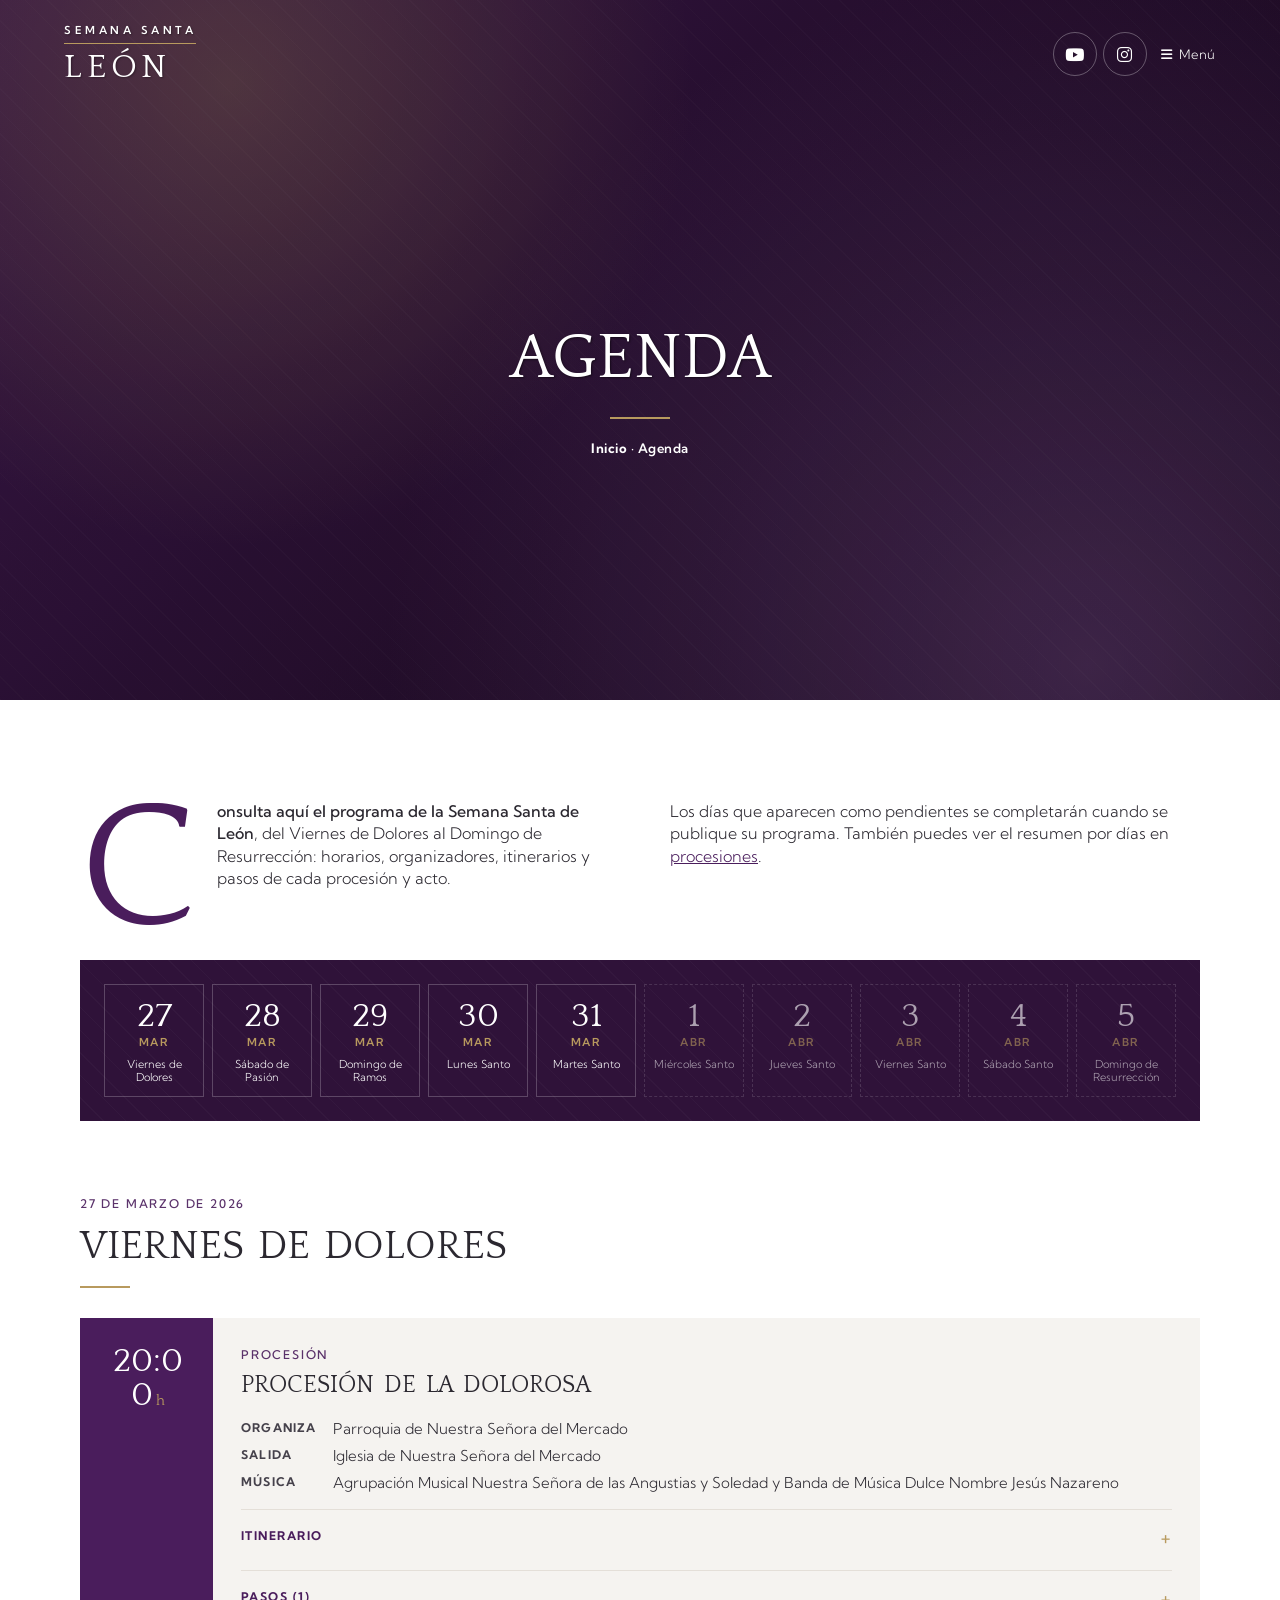
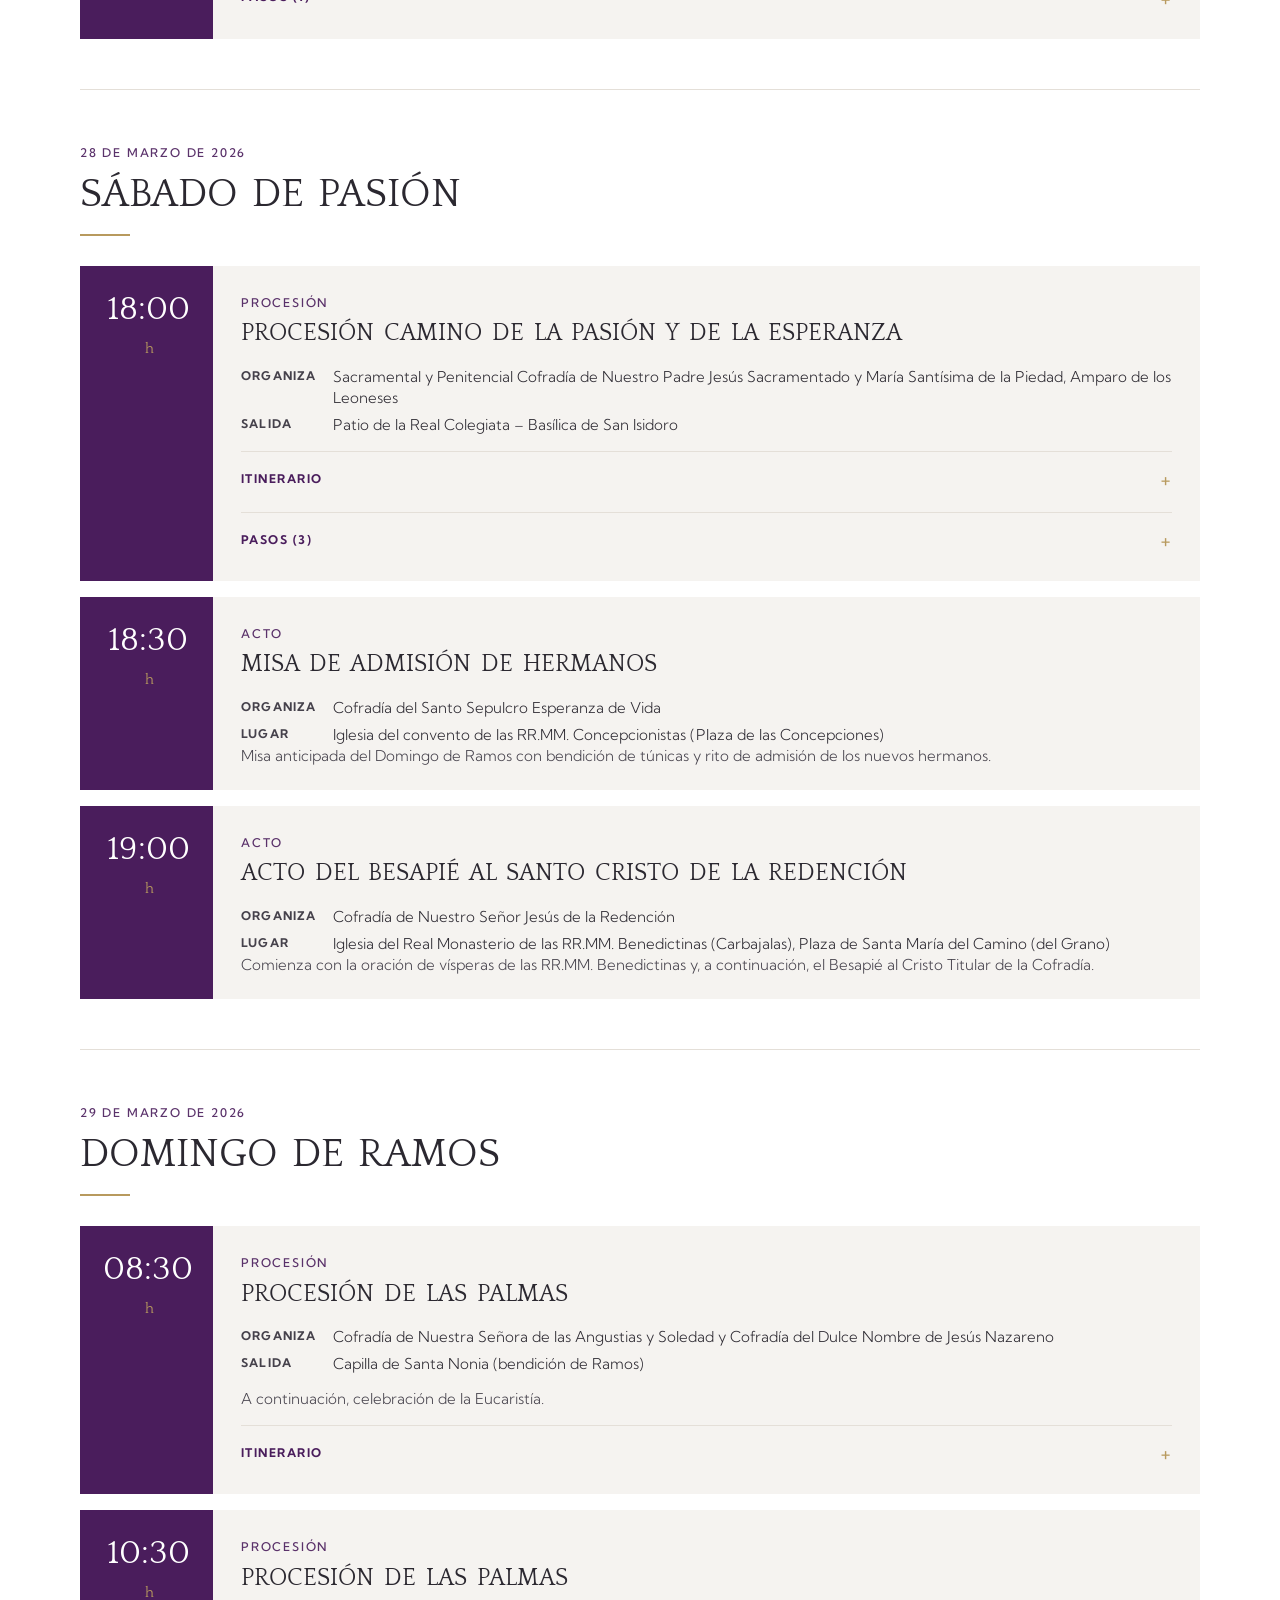
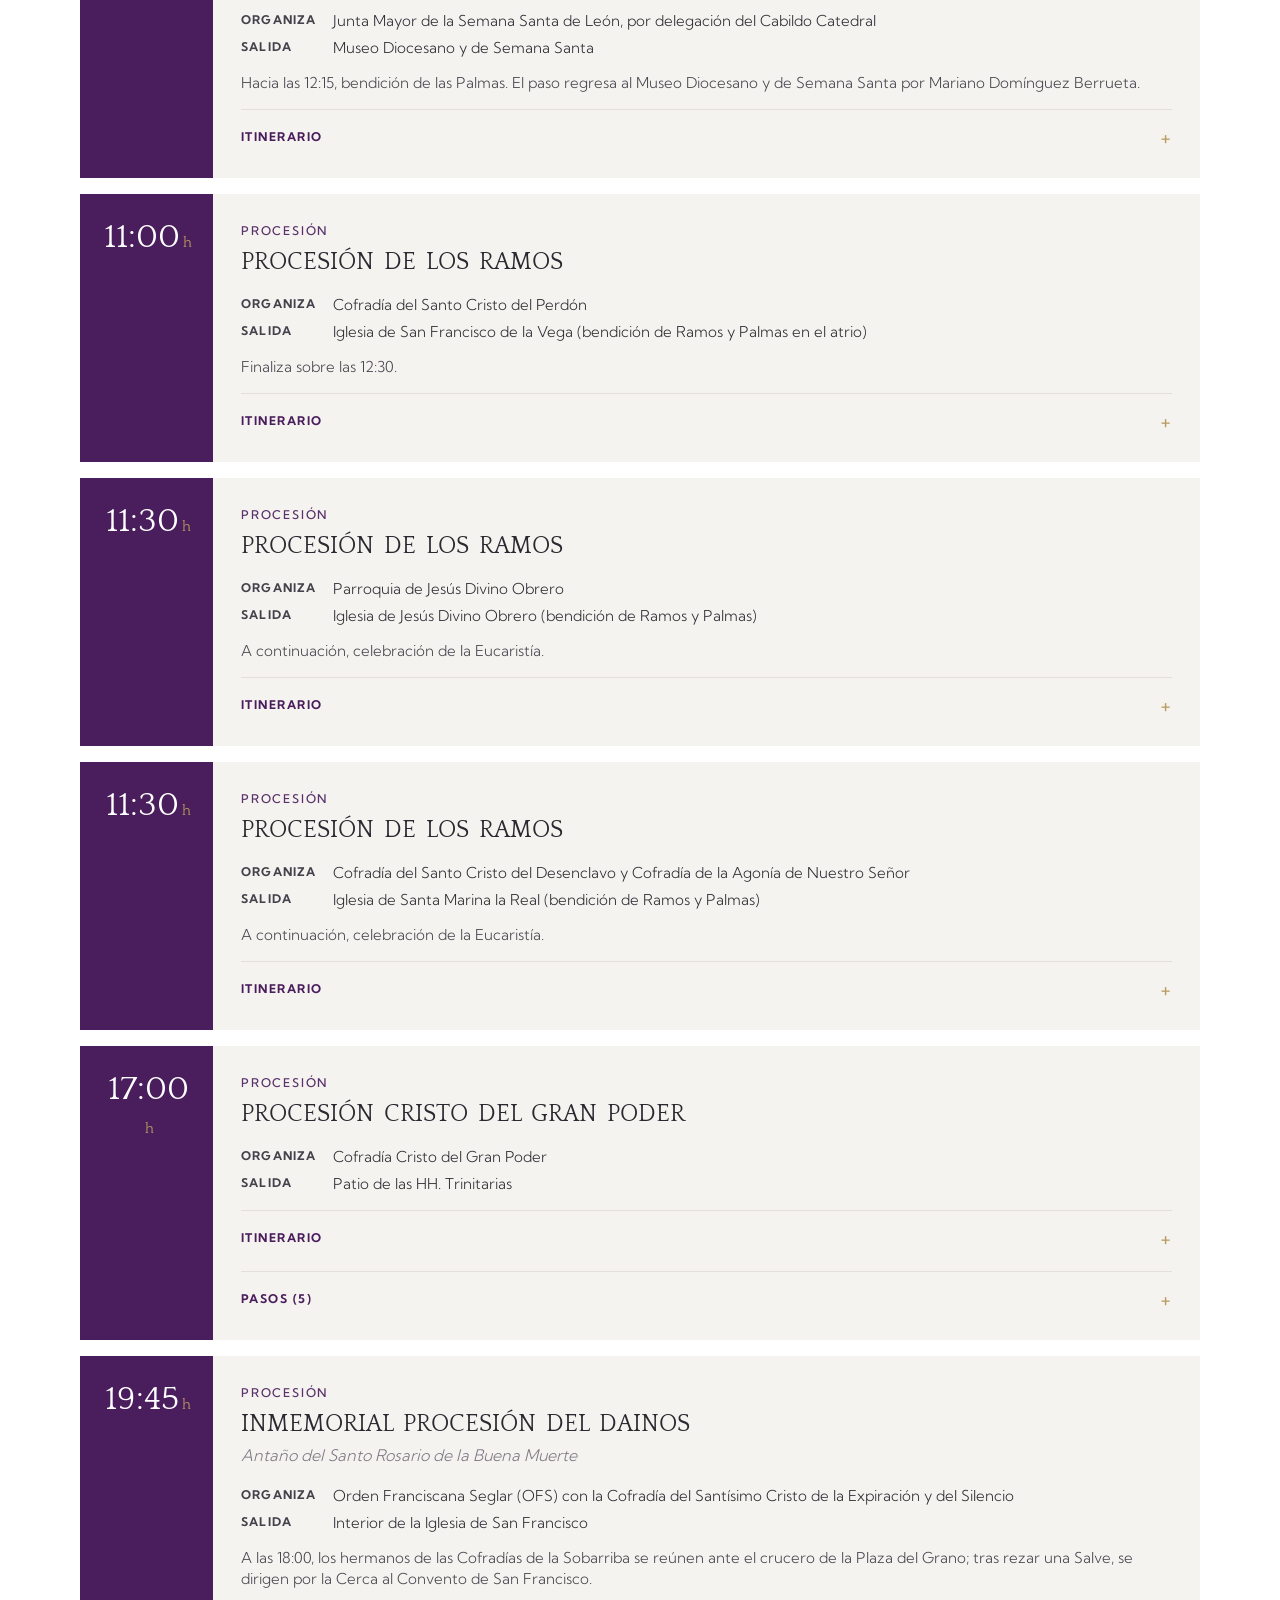
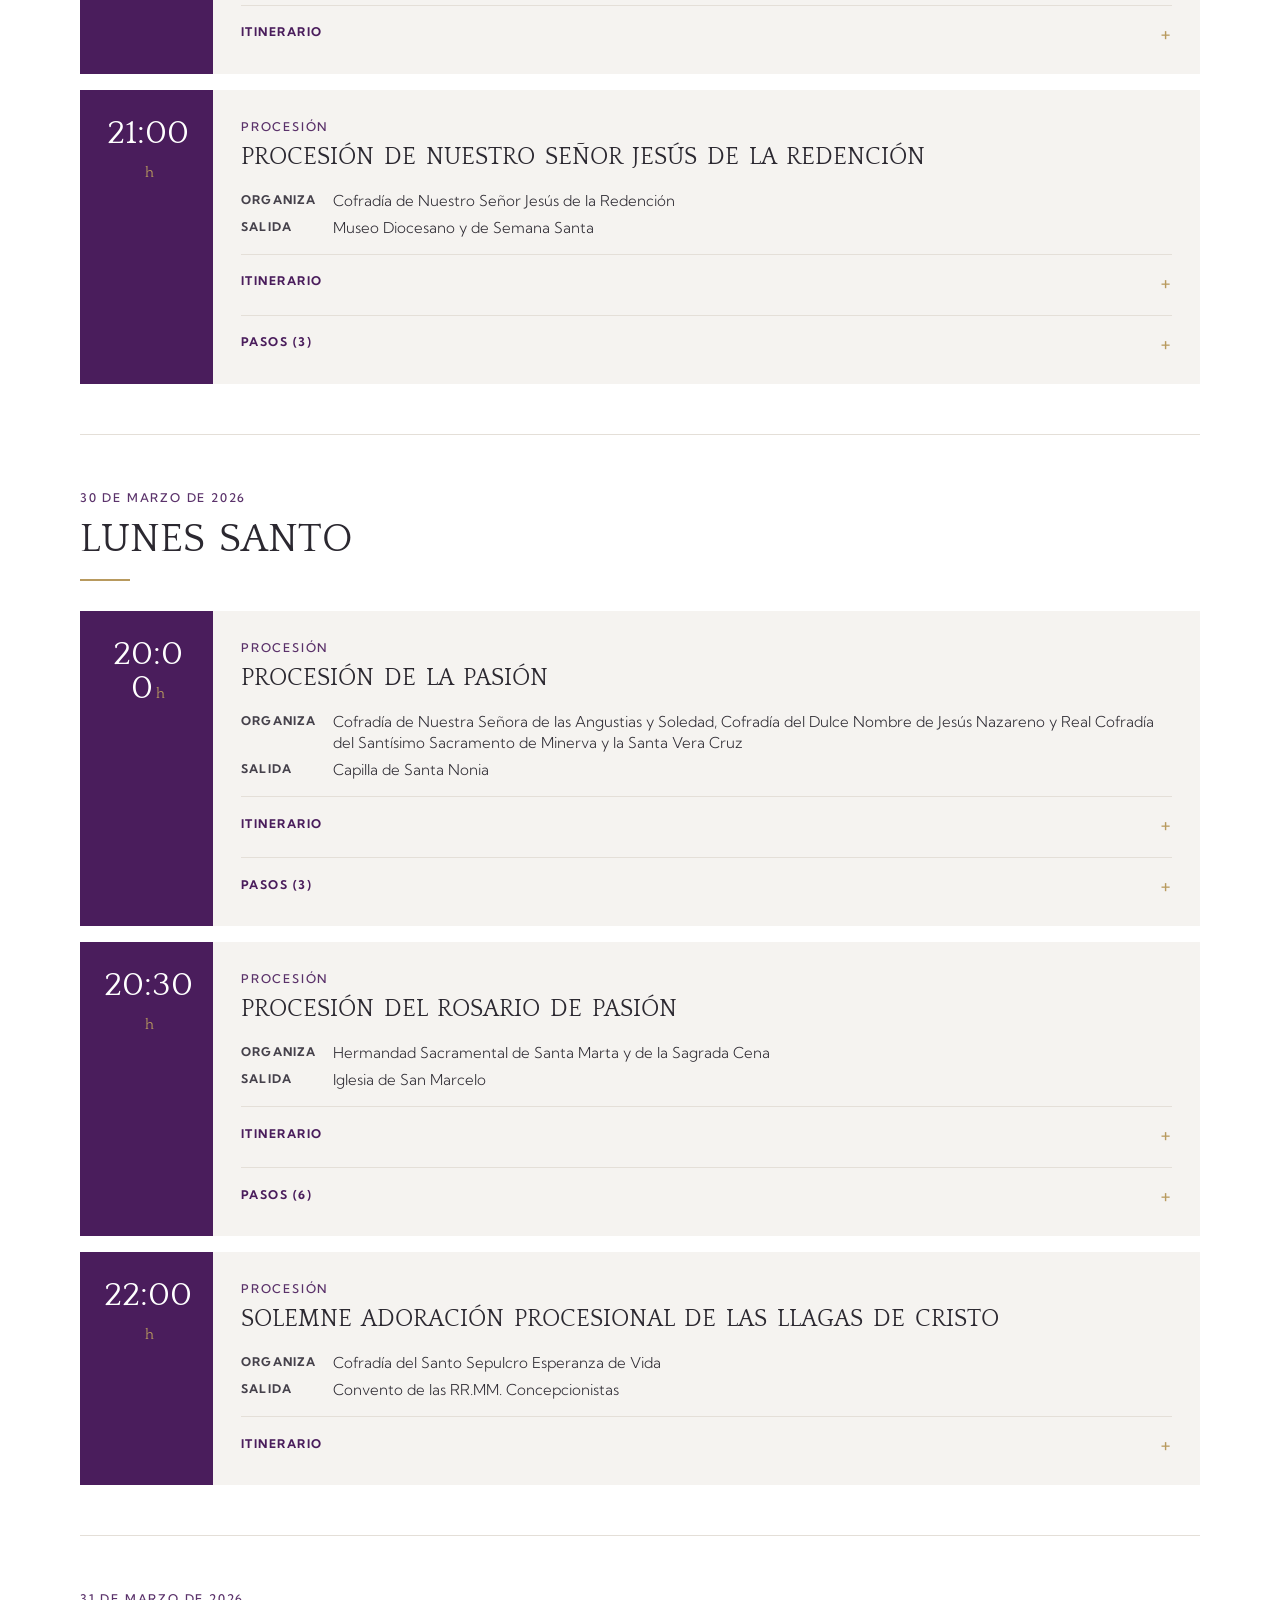
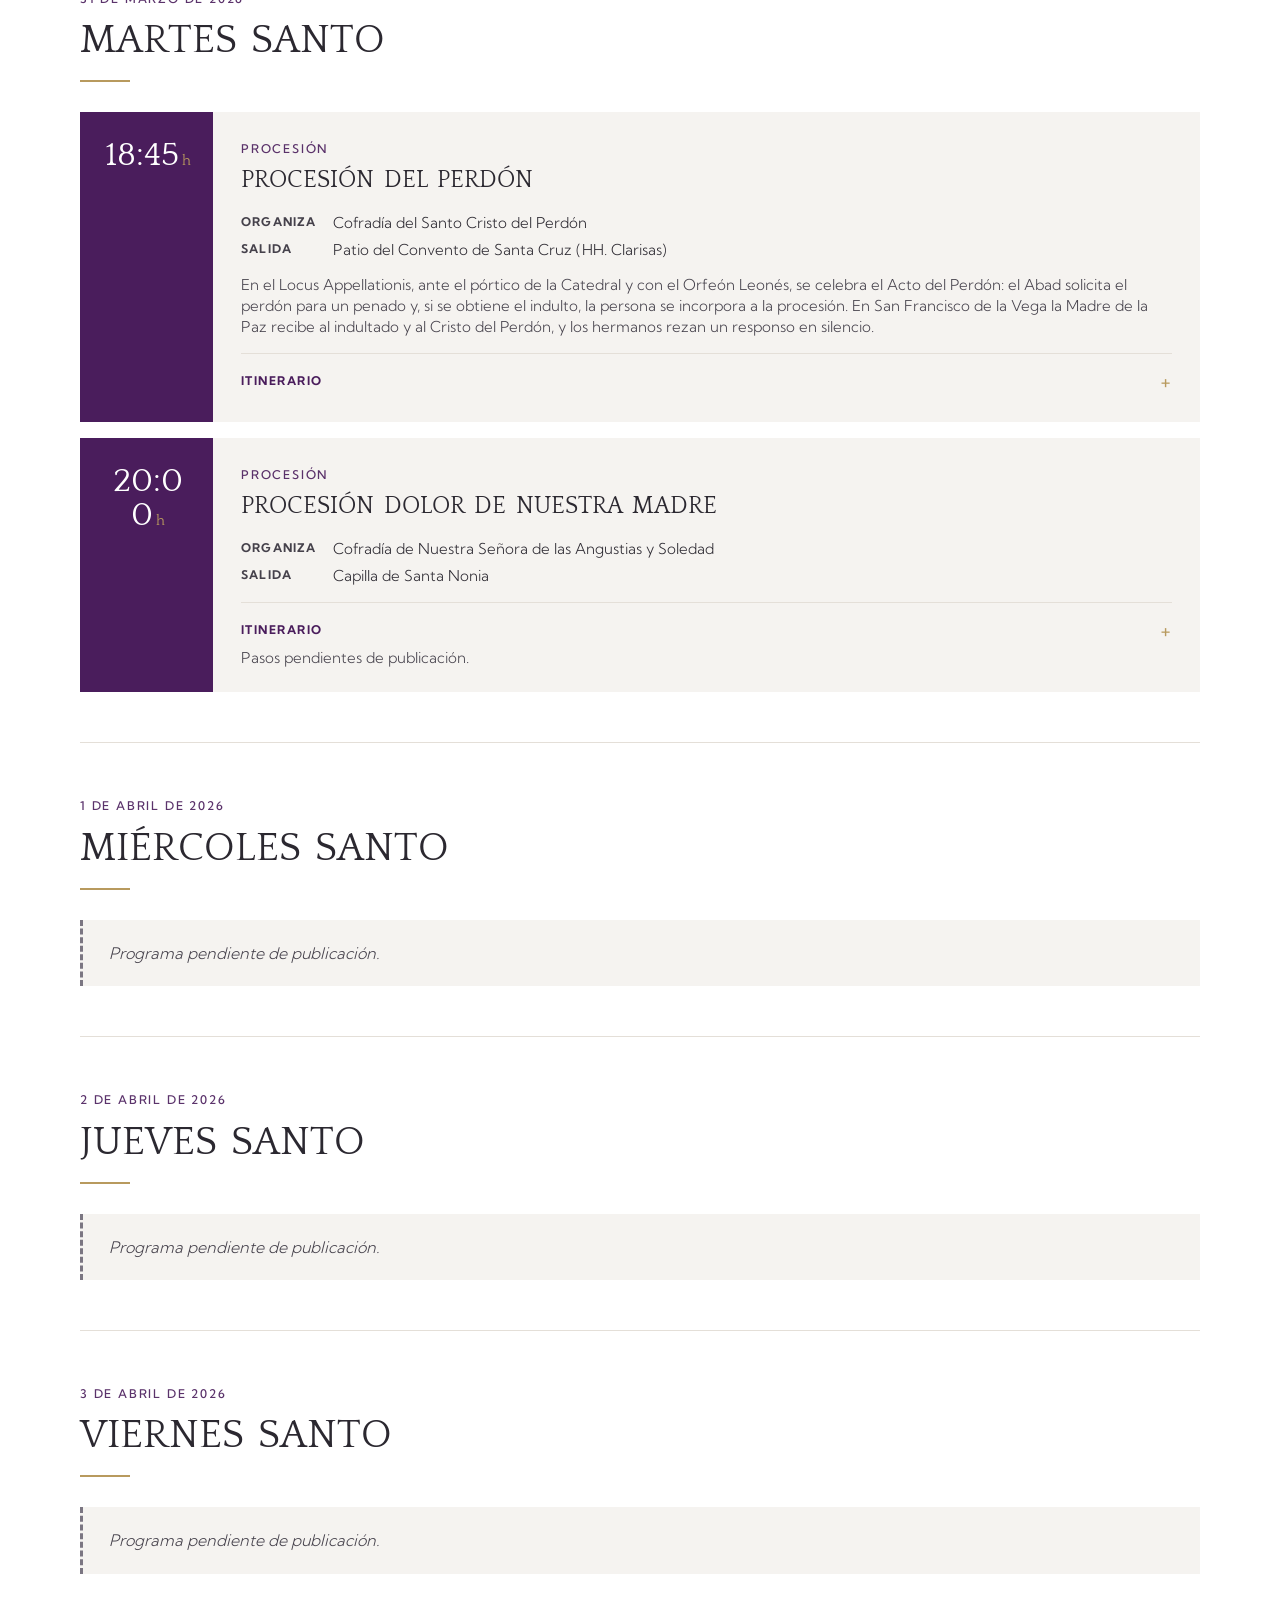
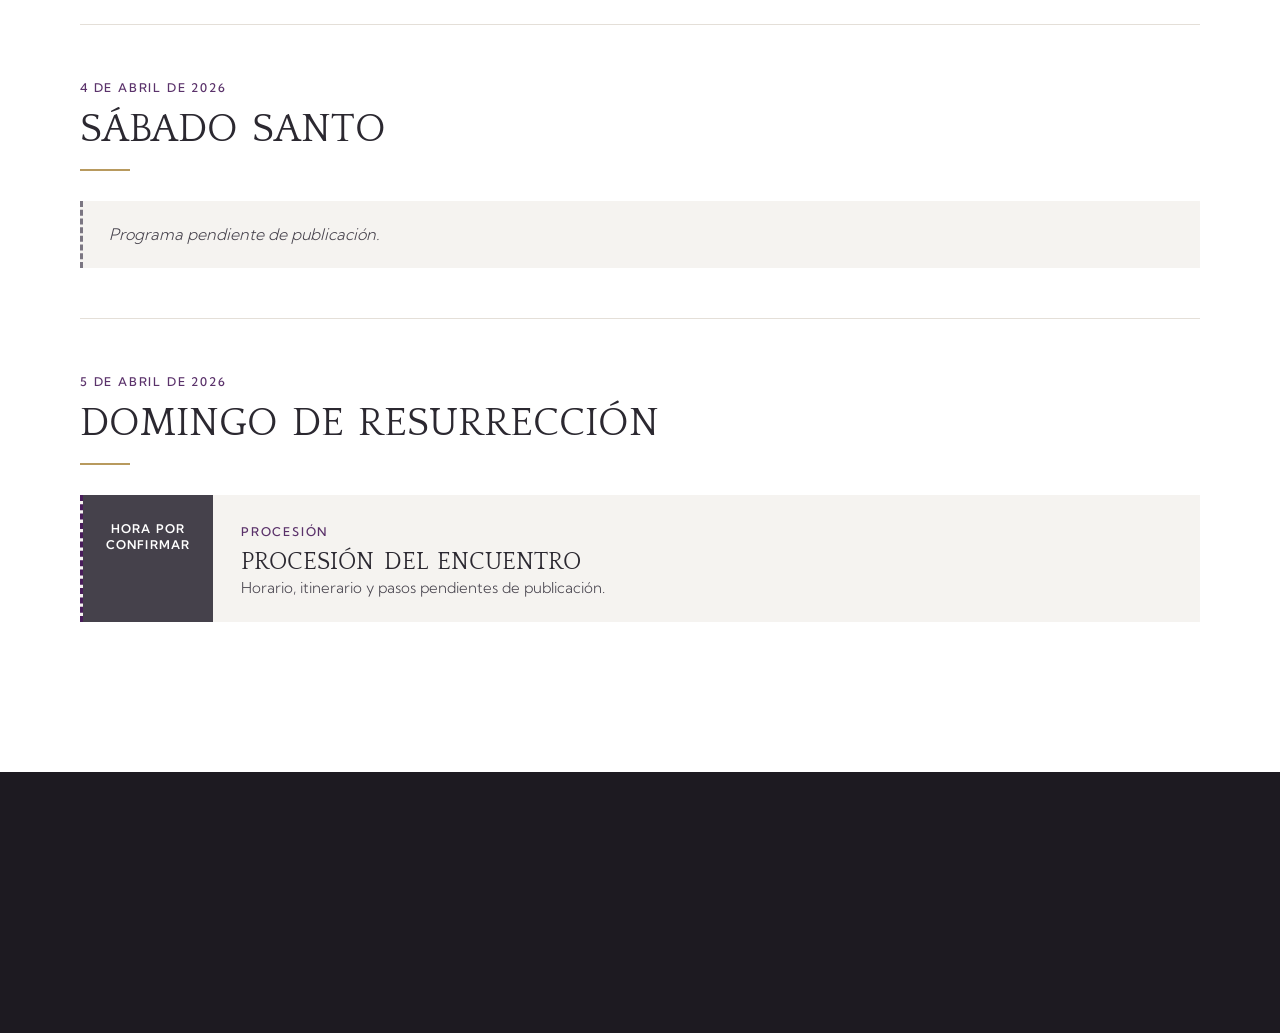
==== actividades.html @ ed929864 "Add files via upload" ====
<!DOCTYPE html>
<html lang="es">
<head>
	<meta charset="UTF-8">
	<meta name="viewport" content="width=device-width, initial-scale=1">
	<title>Agenda · Semana Santa León</title>
	<meta name="description" content="Agenda de la Semana Santa de León 2026: horarios, itinerarios y pasos de cada procesión.">
	<meta name="theme-color" content="#4a1d5c">

	<link rel="preconnect" href="https://fonts.googleapis.com">
	<link rel="preconnect" href="https://fonts.gstatic.com" crossorigin>
	<link href="https://fonts.googleapis.com/css2?family=Kumbh+Sans:wght@100..900&family=Quattrocento:wght@400;700&display=swap" rel="stylesheet">
	<link rel="stylesheet" href="https://cdnjs.cloudflare.com/ajax/libs/font-awesome/6.7.2/css/all.min.css">
	<link rel="stylesheet" href="styles.css">
</head>

<body class="archive-page page-agenda">
<div id="outer-wrap">

	<a class="skip-link screen-reader-text" href="#main">Ir al contenido</a>

	<div id="wrap">

		<!-- ============================ HEADER ============================ -->
		<div id="transparent-header-wrap">
			<header id="site-header" role="banner">
				<div id="site-header-inner" class="container">

					<div id="site-logo">
						<div id="site-logo-inner">
							<a href="index.html" class="custom-logo-link text-logo" rel="home">
								<span class="text-logo-top">Semana Santa</span>
								<span class="text-logo-main">León</span>
							</a>
						</div>
					</div>

					<div id="site-navigation-wrap">
						<nav id="site-navigation" aria-label="Menú principal">
							<ul class="main-menu">
								<li><a href="index.html"><span>Inicio</span></a></li>
								<li><a href="cofradias.html"><span>Cofradías</span></a></li>
								<li><a href="procesiones.html"><span>Procesiones</span></a></li>
								<li class="current-menu-item"><a href="actividades.html" aria-current="page"><span>Agenda</span></a></li>
							</ul>
						</nav>
					</div>

					<div class="header-actions">
						<ul class="header-social">
							<li><a class="social-link" href="#" data-social="youtube" aria-label="YouTube de Semana Santa León" target="_blank" rel="noopener noreferrer"><i class="fab fa-youtube" aria-hidden="true"></i></a></li>
							<li><a class="social-link" href="#" data-social="instagram" aria-label="Instagram de Semana Santa León" target="_blank" rel="noopener noreferrer"><i class="fab fa-instagram" aria-hidden="true"></i></a></li>
						</ul>

						<div class="oceanwp-mobile-menu-icon">
							<a href="#mobile-menu-toggle" class="mobile-menu" aria-label="Menú móvil" aria-expanded="false" aria-controls="mobile-dropdown">
								<i class="fa fa-bars" aria-hidden="true"></i>
								<span class="oceanwp-text">Menú</span>
								<span class="oceanwp-close-text">Cerrar</span>
							</a>
						</div>
					</div>

				</div>

				<!-- Dropdown móvil: se rellena desde main.js clonando el menú desktop -->
				<div id="mobile-dropdown">
					<nav aria-label="Menú móvil"></nav>
				</div>
			</header>
		</div>

		<!-- ============================ MAIN ============================ -->
		<main id="main" class="site-main" role="main">

			<header class="page-header background-image-page-header pattern-bg">
				<div class="container page-header-inner">
					<h1 class="page-header-title">Agenda</h1>
					<nav class="site-breadcrumbs" aria-label="Migas de pan">
						<a href="index.html">Inicio</a> · <span aria-current="page">Agenda</span>
					</nav>
				</div>
				<span class="background-image-page-header-overlay"></span>
			</header>
			<div id="content-wrap">
				<div id="content" class="site-content diary-page wrap">

					<article class="single-page-article">
						<div class="entry has-2">
							<p><strong>Consulta aquí el programa de la Semana Santa de León</strong>, del Viernes de Dolores al Domingo de Resurrección: horarios, organizadores, itinerarios y pasos de cada procesión y acto.</p>
							<p>Los días que aparecen como pendientes se completarán cuando se publique su programa. También puedes ver el resumen por días en <a href="procesiones.html">procesiones</a>.</p>
						</div>
					</article>

					<nav class="agenda-nav" aria-label="Días de la Semana Santa">
						<ol class="days-strip" data-render="agenda-dias"></ol>
					</nav>

					<!-- Programa generado desde data.js (SSL_DATA.dias) -->
					<div class="agenda" data-render="agenda"></div>

				</div>
			</div>
		</main>

		<!-- ============================ FOOTER ============================ -->
		<footer id="footer" class="site-footer" role="contentinfo">
			<div id="footer-widgets">
				<div class="footer-widgets-inner container">

					<div class="footer-box">
						<div class="footer-widget textwidget">
							<p class="footer-text-logo"><span>Semana Santa</span> León</p>
							<p>Junta Mayor de Cofradías de la Semana Santa de León.</p>
						</div>
					</div>

					<div class="footer-box">
						<div class="footer-widget">
							<ul class="menu">
								<li class="menu-item"><a href="index.html">Inicio</a></li>
								<li class="menu-item"><a href="cofradias.html">Cofradías</a></li>
								<li class="menu-item"><a href="procesiones.html">Procesiones</a></li>
								<li class="menu-item current-menu-item"><a href="actividades.html" aria-current="page">Agenda</a></li>
							</ul>
						</div>
					</div>

					<div class="footer-box">
						<div class="footer-widget">
							<ul class="oceanwp-social-icons">
								<li><a href="#" data-social="youtube" aria-label="YouTube" target="_blank" rel="noopener noreferrer"><i class="fab fa-youtube" aria-hidden="true"></i></a></li>
								<li><a href="#" data-social="instagram" aria-label="Instagram" target="_blank" rel="noopener noreferrer"><i class="fab fa-instagram" aria-hidden="true"></i></a></li>
							</ul>
						</div>
						<div class="footer-widget textwidget">
							<p>Del 27 de marzo al 5 de abril de 2026</p>
						</div>
					</div>

				</div>
			</div>

			<div id="footer-bottom">
				<div id="footer-bottom-inner" class="container">
					<div id="copyright">
						© <span id="year">2026</span> · Semana Santa León
					</div>
				</div>
			</div>
		</footer>

	</div>
</div>

<a href="#" id="scroll-top" aria-label="Hacer scroll a la parte superior de la página"><i class="fa fa-angle-up" aria-hidden="true"></i></a>

<script src="data.js"></script>
<script src="main.js"></script>
</body>
</html>
---- styles.css ----
/* ==========================================================================
   Semana Santa León
   Identidad: morado (principal) + blanco, gris piedra, gris oscuro,
   negro suave y un dorado muy sutil para detalles.
   El tono morado se cambia solo en --purple* (pendiente de la imagen de referencia).
   ========================================================================== */

:root {
	/* Morado */
	--purple: #4a1d5c;
	--purple-dark: #2f1239;
	--purple-deep: #1f0b27;
	--purple-soft: #7a4f8c;
	--purple-tint: #f4eff6;
	/* Neutros */
	--stone: #f5f3f0;
	--stone-dark: #e4dfd8;
	--dark: #1d1a21;
	--grey-dark: #45414b;
	--text: #2b2830;
	--muted: #7b7682;
	--body-bg: #1d1a21;
	/* Dorado sutil */
	--gold: #b89a5e;
	--gold-soft: rgb(184 154 94 / 35%);

	--accent: var(--purple);
	--accent-hover: var(--purple-dark);

	--font-sans: "Kumbh Sans", sans-serif;
	--font-serif: "Quattrocento", serif;

	/* Fondo morado con textura (sustituye a las fotografías) */
	--pattern-lines: repeating-linear-gradient(45deg, rgb(255 255 255 / 2.5%) 0 1px, transparent 1px 16px);
}

/* ---------- Reset base (OceanWP) ---------- */

*, *::before, *::after { box-sizing: border-box; }

html {
	overflow-y: scroll;
	overflow-x: hidden;
	-webkit-text-size-adjust: 100%;
}

body {
	margin: 0;
	color: var(--text);
	background-color: var(--body-bg);
	overflow-wrap: break-word;
}

body, p, li, input, textarea, td, th {
	font-family: var(--font-sans);
	font-optical-sizing: auto;
	font-style: normal;
	font-weight: 300;
	font-size: 16px;
	line-height: 1.4;
}

p { margin: 0 0 20px; }
p:last-child { margin: 0; }

a {
	color: var(--text);
	text-decoration: none;
	-webkit-transition: all .3s ease;
	transition: all .3s ease;
}
a:hover { color: var(--accent); }
a:focus { outline: none; }

img {
	max-width: 100%;
	height: auto;
	border: 0;
	vertical-align: middle;
}

b, strong { font-weight: 500; }

ul, ol { margin: 15px 0 15px 20px; }

h1, h2, h3, h4, h5, h6 {
	font-family: var(--font-serif);
	font-style: normal;
	font-weight: 400;
	line-height: 1.1;
	color: var(--text);
	margin: 0 0 28px;
	word-spacing: 4px;
	text-transform: uppercase;
}
h2 { font-size: 47px; }
h3 { font-size: 40px; }

.screen-reader-text {
	position: absolute;
	width: 1px; height: 1px;
	margin: -1px; padding: 0;
	overflow: hidden;
	clip-path: inset(50%);
	border: 0;
}
.skip-link:focus {
	clip-path: none;
	width: auto; height: auto;
	z-index: 100000;
	top: 5px; left: 5px;
	padding: 15px 23px;
	background: #ddd;
	color: #444;
}

/* ---------- Contenedores ---------- */

.container {
	width: 1200px;
	max-width: 90%;
	margin: 0 auto;
}

.wrap {
	max-width: 1200px;
	margin: auto;
}

@media (max-width: 1310px) { .wrap { padding: 0 40px; } }
@media (max-width: 768px)  { .wrap { padding: 0 30px; } }
@media (max-width: 525px)  { .wrap { padding: 0 20px; } }

.pre {
	font-size: 12px;
	line-height: 16px;
	font-weight: 500;
	text-transform: uppercase;
	letter-spacing: 1.8px;
	opacity: .9;
}

.pre + .title { margin-top: 30px; }

/* ---------- Botones ---------- */

.button {
	display: inline-block;
	background-color: var(--accent);
	color: #fff;
	font-family: var(--font-sans);
	font-size: 12px;
	font-weight: 600;
	line-height: 1;
	text-transform: uppercase;
	letter-spacing: .1em;
	text-align: center;
	cursor: pointer;
	border: 0;
	border-radius: 50px;
	padding: 24px 30px;
	box-shadow: 0 12px 35px -10px rgb(0 0 0 / 10%);
	-webkit-transition: all .3s ease;
	transition: all .3s ease;
}

.button:hover,
.button:focus-visible {
	background-color: var(--purple-deep);
	color: #fff;
	box-shadow: 0 20px 38px rgb(0 0 0 / 16%);
}

.button::after {
	content: '\27F6';
	font-size: 14px;
	line-height: 0;
	margin: 0 0 0 5px;
	color: var(--gold);
}

.button:focus-visible,
a:focus-visible,
summary:focus-visible {
	outline: 2px solid var(--gold);
	outline-offset: 3px;
}

/* ---------- Fondo morado con textura ---------- */

.pattern-bg {
	background-color: var(--purple-dark);
	background-image:
		var(--pattern-lines),
		radial-gradient(circle at 18% 12%, var(--gold-soft) 0, transparent 38%),
		radial-gradient(circle at 85% 95%, rgb(122 79 140 / 55%) 0, transparent 55%),
		linear-gradient(135deg, var(--purple) 0%, var(--purple-dark) 55%, var(--purple-deep) 100%);
}

.pattern-bg.pattern-2 {
	background-image:
		var(--pattern-lines),
		radial-gradient(circle at 80% 15%, var(--gold-soft) 0, transparent 35%),
		radial-gradient(circle at 10% 90%, rgb(122 79 140 / 50%) 0, transparent 55%),
		linear-gradient(200deg, var(--purple) 0%, var(--purple-dark) 50%, var(--purple-deep) 100%);
}

.pattern-bg.pattern-3 {
	background-image:
		var(--pattern-lines),
		radial-gradient(circle at 50% 0%, var(--gold-soft) 0, transparent 40%),
		linear-gradient(160deg, var(--purple-dark) 0%, var(--purple-deep) 60%, #120616 100%);
}

/* ==========================================================================
   HEADER
   ========================================================================== */

#transparent-header-wrap { position: relative; }

#site-header {
	position: absolute;
	top: 17px;
	left: 0;
	width: 100%;
	background-color: transparent;
	z-index: 9999;
}

#site-header-inner {
	position: relative;
	width: 100%;
	height: 100%;
	display: flex;
	align-items: center;
	justify-content: space-between;
}

#site-logo #site-logo-inner {
	display: flex;
	align-items: center;
	height: 74px;
}

/* Logo en texto */
.text-logo {
	display: inline-flex;
	flex-direction: column;
	align-items: flex-start;
	color: #fff;
	font-family: var(--font-serif);
	text-transform: uppercase;
	line-height: 1;
	text-shadow: 1px 1px 2px rgb(0 0 0 / 35%);
}

.text-logo:hover,
.text-logo:focus-visible { color: #fff; }

.text-logo-top {
	font-family: var(--font-sans);
	font-size: 11px;
	font-weight: 600;
	letter-spacing: .32em;
	padding-bottom: 7px;
	margin-bottom: 6px;
	border-bottom: 1px solid var(--gold);
}

.text-logo-main {
	font-size: 34px;
	letter-spacing: .14em;
	transition: letter-spacing .3s ease;
}

.text-logo:hover .text-logo-main { letter-spacing: .2em; }

/* Navegación desktop */

#site-navigation-wrap {
	position: relative;
	margin-left: auto;
}

/* Iconos de redes + botón de menú */
.header-actions {
	display: flex;
	align-items: center;
	gap: 14px;
	margin-left: 18px;
}

.header-social {
	display: flex;
	align-items: center;
	gap: 6px;
	margin: 0;
	padding: 0;
	list-style: none;
}

.header-social .social-link {
	display: flex;
	align-items: center;
	justify-content: center;
	width: 44px;
	height: 44px;
	border-radius: 50%;
	border: 1px solid rgb(255 255 255 / 30%);
	color: #fff;
	font-size: 17px;
	line-height: 1;
}

.header-social .social-link:hover,
.header-social .social-link:focus-visible {
	color: #fff;
	background-color: var(--purple);
	border-color: var(--gold);
}

.main-menu,
.main-menu * {
	margin: 0;
	padding: 0;
	list-style: none;
}

.main-menu { display: flex; }

.main-menu > li { position: relative; }

.menu-item {
	font-family: var(--font-sans);
	font-weight: 700;
}

.main-menu > li > a {
	display: block;
	color: #fff;
	font-size: 17.1px;
	font-weight: 700;
	line-height: 74px;
	letter-spacing: .3px;
	padding: 0 15px;
	white-space: nowrap;
}

.main-menu > li > a:hover { color: #fff; }

.main-menu > li > a > span { position: relative; }

/* effect-two: subrayado que sube desde abajo */
.main-menu > li > a > span::after {
	content: "";
	position: absolute;
	bottom: -2px;
	left: 0;
	width: 100%;
	height: 1px;
	background-color: #fff;
	opacity: 0;
	transform: translateY(10px);
	transition: all .3s ease;
}

.main-menu > li:not(.has-children) > a:hover > span::after,
.main-menu > li.current-menu-item:not(.has-children) > a > span::after {
	opacity: 1;
	transform: translateY(0);
}

.main-menu .nav-arrow {
	font-size: 10px;
	padding-left: 6px;
	line-height: 1;
}

.nav-no-click > a { cursor: default; }

/* Submenús */

.main-menu .sub-menu {
	position: absolute;
	top: 100%;
	left: 0;
	min-width: 180px;
	background-color: #fff;
	line-height: 1;
	text-align: left;
	z-index: 999;
	box-shadow: 0 2px 6px rgba(0,0,0,.1);
	visibility: hidden;
	opacity: 0;
	transform: translateY(10px);
	transition: opacity .25s ease, transform .25s ease, visibility .25s;
}

.main-menu > li:hover > .sub-menu,
.main-menu > li:focus-within > .sub-menu {
	visibility: visible;
	opacity: 1;
	transform: translateY(0);
}

.main-menu .sub-menu li {
	display: block;
	border-bottom: 1px solid #f1f1f1;
}
.main-menu .sub-menu li:last-child { border-bottom: 0; }

.main-menu .sub-menu a {
	display: block;
	font-size: 12px;
	font-weight: 600;
	line-height: 1.2;
	letter-spacing: .6px;
	padding: 12px 15px;
	color: #000;
	white-space: nowrap;
}

.main-menu .sub-menu a:hover {
	background-color: var(--purple-tint);
	color: var(--accent);
}

.main-menu .sub-menu li.current-menu-item > a { color: var(--accent); }

/* Botón menú móvil */

.oceanwp-mobile-menu-icon { display: none; }

.oceanwp-mobile-menu-icon a {
	display: flex;
	align-items: center;
	min-height: 44px;
	font-size: 13px;
	letter-spacing: .6px;
	color: #fff;
	cursor: pointer;
}
.oceanwp-mobile-menu-icon a:hover { color: #fff; }
.oceanwp-mobile-menu-icon .oceanwp-text,
.oceanwp-mobile-menu-icon .oceanwp-close-text { padding-left: 6px; }
.oceanwp-mobile-menu-icon .oceanwp-close-text,
.oceanwp-mobile-menu-icon a.opened .oceanwp-text { display: none; }
.oceanwp-mobile-menu-icon a.opened .oceanwp-close-text { display: inline-block; }

/* Dropdown móvil */

#mobile-dropdown {
	display: none;
	position: absolute;
	top: 100%;
	left: 0;
	width: 100%;
	margin-top: 10px;
	background-color: #fff;
	max-height: 400px;
	overflow-y: auto;
	box-shadow: 0 2px 6px rgba(0,0,0,.1);
}

#mobile-dropdown.open { display: block; }

#mobile-dropdown ul { margin: 0; padding: 0; list-style: none; }
#mobile-dropdown ul li { border-bottom: 1px solid rgba(0,0,0,.035); }

#mobile-dropdown ul li a {
	display: block;
	position: relative;
	padding: 11px 40px;
	text-align: left;
	font-size: 13px;
	font-weight: 500;
	line-height: 1.8;
	color: var(--text);
}
#mobile-dropdown ul li a:hover { color: var(--accent); background-color: var(--purple-tint); }
#mobile-dropdown .current-menu-item > a {
	color: var(--accent);
	font-weight: 700;
	box-shadow: inset 3px 0 0 var(--accent);
}

#mobile-dropdown .dropdown-toggle {
	position: absolute;
	right: 0;
	top: 0;
	height: 100%;
	width: 60px;
	padding-right: 40px;
	cursor: pointer;
	color: #555;
}
#mobile-dropdown .dropdown-toggle::before {
	content: "+";
	font-size: 20px;
	position: absolute;
	top: 50%;
	left: 50%;
	line-height: 30px;
	margin-top: -15px;
	margin-left: -15px;
}
#mobile-dropdown li.active > a > .dropdown-toggle::before { content: "-"; }

#mobile-dropdown ul li ul {
	display: none;
	border-top: 1px solid rgba(0,0,0,.035);
	background-color: rgba(0,0,0,.02);
}
#mobile-dropdown ul li.active > ul { display: block; }

@media (max-width: 1780px) {
	.main-menu > li > a { font-size: 14px; padding: 0 10px; }
}

@media (max-width: 1450px) {
	#site-navigation-wrap { display: none; }
	.oceanwp-mobile-menu-icon { display: block; }
	.header-actions { margin-left: auto; }
}

@media (max-width: 525px) {
	#site-header { top: 15px; }
	.text-logo-top { font-size: 9px; letter-spacing: .26em; padding-bottom: 5px; margin-bottom: 5px; }
	.text-logo-main { font-size: 26px; }
	.header-actions { gap: 8px; }
	.header-social { gap: 4px; }
	.header-social .social-link { width: 40px; height: 40px; font-size: 16px; }
}

@media (max-width: 374px) {
	/* En móviles muy estrechos el botón de menú queda solo con el icono */
	.oceanwp-mobile-menu-icon .oceanwp-text,
	.oceanwp-mobile-menu-icon a.opened .oceanwp-close-text { display: none; }
	.oceanwp-mobile-menu-icon a { font-size: 18px; padding: 0 4px; }
}

/* ==========================================================================
   HERO (video header)
   ========================================================================== */

.video-page-header {
	display: flex;
	align-items: center;
	width: 100%;
	min-height: 100vh;
	padding: 0;
	position: relative;
	background-color: #f5f5f5;
	background-repeat: no-repeat;
	background-size: cover;
	background-position: center;
	overflow: hidden;
}

.video-page-header::before {
	content: '';
	position: absolute;
	inset: 0;
	background: linear-gradient(to right, rgb(0 0 0 / 50%) 22%, rgb(0 0 0 / 50%) 100%);
	z-index: 2;
}

@keyframes reveal {
	0%   { opacity: 0; }
	100% { opacity: 1; }
}

/* Hero de León: morado con textura, sin vídeo ni fotografía */
.hero-leon {
	background-color: var(--purple-deep);
	background-image:
		var(--pattern-lines),
		radial-gradient(ellipse at 50% 38%, rgb(122 79 140 / 55%) 0, transparent 60%),
		radial-gradient(circle at 50% 100%, var(--gold-soft) 0, transparent 45%),
		linear-gradient(180deg, var(--purple-dark) 0%, var(--purple-deep) 100%);
}

.hero-leon::before {
	background: linear-gradient(to bottom, rgb(0 0 0 / 25%) 0%, transparent 30%, transparent 70%, rgb(0 0 0 / 35%) 100%);
}

.hero-dates {
	position: relative;
	z-index: 3;
	margin: 0 0 28px;
	padding: 0 0 12px;
	color: var(--gold);
	font-size: 13px;
	font-weight: 600;
	letter-spacing: .3em;
	text-transform: uppercase;
	text-align: center;
	border-bottom: 1px solid var(--gold-soft);
}

.home .page-subheading { max-width: 560px; }

.home .page-subheading p {
	font-family: var(--font-serif);
	font-style: italic;
	font-size: 20px;
	line-height: 1.45;
}

.video-page-header-inner {
	display: flex;
	align-items: center;
	justify-content: center;
	flex-direction: column;
	position: relative;
	z-index: 3;
}

.home-video,
#home-video {
	position: absolute;
	inset: 0;
	width: 100%;
	height: 100%;
	margin: auto;
	z-index: 0;
	object-fit: cover;
}

.home-video {
	transition: all .3s ease-in-out;
	animation: reveal 1s;
}

.page-header-title {
	position: relative;
	z-index: 3;
	margin: 0 auto;
	max-width: 780px;
	color: #fff;
	text-align: center;
	text-shadow: 1px 1px 2px rgb(0 0 0 / 50%);
	font-size: 64px;
	font-weight: 400;
	line-height: 1;
}

.home .page-header-title {
	font-size: 100px;
	max-width: 900px;
	word-spacing: 14px;
}

.home .page-header-title span {
	display: block;
	font-size: 40%;
	word-spacing: 7px;
}

.home .page-header-title span::before,
.home .page-header-title span::after {
	content: '\2014';
	padding: 0 10px;
}

.page-subheading {
	position: relative;
	z-index: 3;
	max-width: 340px;
	margin: auto;
	padding: 30px 0 0 0;
	color: #fff;
	text-align: center;
	font-family: var(--font-sans);
	font-weight: 500;
}

.page-subheading p {
	font-family: inherit;
	font-weight: inherit;
	font-size: 17px;
	color: inherit;
}

/* Animación de entrada del título/subtítulo */
.page-header-title,
.page-subheading {
	transition: all 1s ease-in-out;
	opacity: 0;
	transform: translateY(30px);
	filter: blur(10px);
}

.page-header-title.appears,
.page-subheading.appears {
	will-change: opacity, transform;
	opacity: 1;
	transform: translateY(0);
	filter: none;
}

@media (max-width: 867px) and (min-width: 650px) {
	.home .page-header-title { line-height: .89; }
	.home .page-header-title span { margin: 21px 0 0 0; }
}

@media (max-width: 650px) {
	.home .page-header-title { font-size: 60px; line-height: .89; }
	.home .page-header-title span { font-size: 37%; margin: 14px 0 0 0; }
}

@media (max-width: 525px) {
	.page-subheading p { font-weight: 400; font-size: 14px; letter-spacing: .5px; }
	.home .page-subheading p { font-size: 17px; letter-spacing: 0; }
	.hero-dates { font-size: 11px; letter-spacing: .2em; }
}

@media (max-width: 374px) {
	.home .page-header-title { font-size: 48px; }
}

/* ==========================================================================
   MAIN
   ========================================================================== */

#main {
	position: relative;
	z-index: 1;
	background-color: #fff;
}

#content-wrap {
	width: 100%;
	max-width: 100%;
	padding-top: 100px;
	padding-bottom: 100px;
}

/* ---------- Intro ---------- */

.home-intro-wrap { display: flex; }

.intro-left,
.intro-right { width: 50%; }

.intro-right { padding: 0 0 0 40px; }

.intro-left .pre {
	max-width: 350px;
	padding: 5px 0 0 0;
}

.intro-left .intro-title {
	max-width: 500px;
	margin: 30px 0 0 0;
}

.intro-data {
	list-style: none;
	margin: 0 auto;
	display: flex;
	align-items: center;
	justify-content: center;
	padding: 70px 0 0 0;
	max-width: 900px;
}

.intro-data li {
	display: flex;
	flex-direction: column;
	align-items: center;
	justify-content: center;
	text-align: center;
	padding: 0 40px;
	width: 100%;
}

.intro-data .number,
.intro-data .number b {
	font-weight: 700;
	font-size: 68px;
	line-height: 1.4;
}

.intro-data li p {
	color: var(--muted);
	font-weight: 700;
}

.intro-data .number { color: var(--purple); }

.intro-left .pre,
.home-brotherhoods .titles .pre { color: var(--purple); }

.intro-left .intro-title::after,
.home-brotherhoods .titles .title::after {
	content: '';
	display: block;
	width: 60px;
	height: 2px;
	margin-top: 24px;
	background: var(--gold);
}

/* ---------- Procesiones ---------- */

.home-processions {
	margin: 120px 0 0 0;
	position: relative;
	min-height: 700px;
}

.home-processions .images {
	position: absolute;
	inset: 0;
	background-color: var(--purple-dark);
	background-image:
		var(--pattern-lines),
		radial-gradient(circle at 22% 50%, rgb(122 79 140 / 60%) 0, transparent 45%),
		radial-gradient(circle at 90% 10%, var(--gold-soft) 0, transparent 30%),
		linear-gradient(110deg, var(--purple) 0%, var(--purple-dark) 45%, var(--purple-deep) 100%);
	overflow: hidden;
}

/* Cruz decorativa (solo ornamento) */
.home-processions .images::before,
.home-processions .images::after {
	content: '';
	position: absolute;
	background: rgb(255 255 255 / 6%);
	z-index: 1;
}

.home-processions .images::before {
	left: 22%;
	top: 12%;
	width: 26px;
	height: 76%;
	transform: translateX(-50%);
}

.home-processions .images::after {
	left: 22%;
	top: 32%;
	width: 190px;
	height: 26px;
	transform: translateX(-50%);
}

.home-processions > .wrap {
	position: absolute;
	z-index: 4;
	inset: 0;
	margin: auto;
	display: flex;
	align-items: center;
	justify-content: center;
}

.home-processions-content {
	max-width: 50%;
	margin: 0 0 0 auto;
	color: #fff;
	text-shadow: 1px 1px 2px rgb(0 0 0 / 50%);
}

.home-processions-content .title { color: #fff; }
.home-processions-content .pre { max-width: 350px; }
.home-processions-content p { color: #fff; }
.home-processions-content .button { margin-top: 20px; }

/* ---------- Cofradías (carrusel de fotos) ---------- */

.home-brotherhoods { margin: 120px 0 0 0; }

.home-brotherhoods > .wrap {
	display: flex;
	align-items: center;
	max-width: 100%;
	margin-left: 5%;
}

.home-brotherhoods .content-wrap {
	width: 100%;
	max-width: 560px;
	flex-shrink: 0;
}

.home-brotherhoods .contents .button { margin-top: 20px; }

.home-brotherhoods .pictures-wrap {
	padding-left: 60px;
	width: calc(100% - 560px);
	min-width: 0;
}

.home-brotherhoods .featured {
	margin: auto;
	display: flex;
	align-items: center;
}

/* Tarjeta de cofradía del carrusel (sustituye a las fotografías) */
.brotherhood-card {
	display: flex;
	flex-direction: column;
	align-items: center;
	justify-content: center;
	width: 100%;
	height: 450px;
	padding: 36px 28px;
	text-align: center;
	color: var(--text);
	background: var(--stone);
	border-top: 3px solid var(--purple);
	transition: background-color .4s ease, color .4s ease;
}

.home-brotherhoods .featured:nth-child(even) .brotherhood-card { height: 550px; }

.brotherhood-card img {
	width: auto;
	height: 150px;
	max-width: 100%;
	object-fit: contain;
	margin-bottom: 28px;
	transition: transform .5s ease;
}

.brotherhood-card-year {
	font-family: var(--font-serif);
	font-size: 44px;
	line-height: 1;
	color: var(--purple);
	transition: color .4s ease;
}

.brotherhood-card-name {
	display: block;
	margin: 14px 0 12px;
	font-size: 16px;
	font-weight: 600;
	line-height: 1.3;
}

.brotherhood-card .pre { color: var(--muted); transition: color .4s ease; }

.brotherhood-card:hover,
.brotherhood-card:focus-visible {
	background: var(--purple);
	color: #fff;
}

.brotherhood-card:hover .brotherhood-card-year,
.brotherhood-card:focus-visible .brotherhood-card-year { color: var(--gold); }

.brotherhood-card:hover .pre,
.brotherhood-card:focus-visible .pre { color: rgb(255 255 255 / 75%); }

.brotherhood-card:hover img { transform: scale(1.06); }

.mySwiper2 .swiper-wrapper { align-items: center; }

/* ---------- Banners ---------- */

.banner {
	position: relative;
	display: flex;
	align-items: center;
	justify-content: center;
	min-height: 600px;
	margin: 0 auto;
	color: #fff;
	text-align: center;
	background-size: cover;
	background-position: center;
	background-repeat: no-repeat;
}

.banner::before {
	content: '';
	position: absolute;
	inset: 0;
	background: linear-gradient(to right, rgb(0 0 0 / 50%) 22%, rgb(0 0 0 / 50%) 100%);
	z-index: 1;
}

.banner > .wrap {
	position: relative;
	z-index: 4;
	display: flex;
	flex-direction: column;
	align-items: center;
	justify-content: center;
	text-align: center;
	padding: 70px;
	min-height: 500px;
	max-width: 800px;
}

.banner .heading {
	max-width: 840px;
	margin: 0 0 20px 0;
	color: inherit;
	text-shadow: 1px 1px 2px rgb(0 0 0 / 50%);
}

.banner .texts {
	color: inherit;
	max-width: 730px;
	margin-left: auto;
	margin-right: auto;
	text-shadow: 1px 1px 2px rgb(0 0 0 / 50%);
}

.banner .texts p { color: inherit; }

.banner .button {
	margin-top: 20px;
	text-shadow: none;
}

.banner .button:hover { background: var(--purple-deep); }

/* Banner de fechas */

.banner-dates {
	background-color: var(--purple-deep);
	background-image:
		var(--pattern-lines),
		radial-gradient(circle at 50% 0%, var(--gold-soft) 0, transparent 40%),
		linear-gradient(180deg, var(--purple) 0%, var(--purple-deep) 100%);
}

.banner-dates::before { background: none; }

.banner-dates > .wrap { max-width: 1100px; }

.banner-dates .button {
	display: table;
	margin: 26px auto 0;
	background: #fff;
	color: var(--purple);
}

.banner-dates .button:hover,
.banner-dates .button:focus-visible { background: var(--gold); color: var(--purple-deep); }

/* Tira de días (home y agenda) */
.days-strip {
	display: grid;
	grid-template-columns: repeat(10, minmax(0, 1fr));
	gap: 8px;
	width: 100%;
	margin: 50px 0 0;
	padding: 0;
	list-style: none;
}

.days-strip .day a {
	display: flex;
	flex-direction: column;
	align-items: center;
	height: 100%;
	padding: 14px 4px 12px;
	color: #fff;
	border: 1px solid rgb(255 255 255 / 22%);
	text-align: center;
}

.days-strip .day-num {
	font-family: var(--font-serif);
	font-size: 34px;
	line-height: 1;
}

.days-strip .day-month {
	margin-top: 2px;
	font-size: 11px;
	font-weight: 600;
	letter-spacing: .15em;
	text-transform: uppercase;
	color: var(--gold);
}

.days-strip .day-name {
	margin-top: 8px;
	font-size: 11px;
	line-height: 1.2;
}

.days-strip .day a:hover,
.days-strip .day a:focus-visible {
	background: rgb(255 255 255 / 10%);
	border-color: var(--gold);
	color: #fff;
}

.days-strip .is-pending a { opacity: .6; border-style: dashed; }

/* Countdown */

.ss-countdown { margin-top: 120px; }

.ss-countdown::before {
	background: linear-gradient(to right, rgb(0 0 0 / 60%) 22%, rgb(0 0 0 / 60%) 100%);
}

.ss-countdown > .wrap { max-width: 900px; }

.ss-countdown .heading { font-size: 47px; margin: 0; }

.ss-countdown .texts {
	margin-top: 20px;
	max-width: 600px;
}

.ss-countdown .texts .button { display: table; margin: 20px auto 0; }

/* ---------- Estandartes (pennants) ---------- */

.pennants {
	padding: 90px 0 80px 0;
	min-height: 400px;
	display: flex;
	flex-direction: column;
	align-items: center;
	justify-content: center;
}

.pennants > .wrap {
	width: 100%;
	max-width: 1300px;
}

.pennants .swiper { padding-bottom: 60px; }

.pennants .logo a { display: block; color: var(--text); }

.pennants .logo img {
	display: block;
	margin: auto;
	width: auto;
	height: 160px;
	max-width: 100%;
	object-fit: contain;
	transition: all .8s ease-in-out;
	filter: grayscale(100%);
}

.pennants .logo img:hover,
.pennants .logo.swiper-slide-active + .logo + .logo img { filter: none; }

.pennants .logo .pre {
	text-align: center;
	padding: 21px 20px 0 20px;
	max-width: 200px;
	margin-left: auto;
	margin-right: auto;
}

.swiper-pagination-bullet {
	width: 14px !important;
	height: 14px !important;
	opacity: .5 !important;
}

.swiper-pagination-bullet-active {
	background: var(--purple) !important;
	opacity: 1 !important;
}

/* ---------- Programa destacado (tarjetas de la home) ---------- */

.pennants + .home-news { margin-top: 20px; }

.post-info .post-hour {
	margin-top: 12px;
	font-family: var(--font-serif);
	font-size: 22px;
	color: var(--gold) !important;
}

.post-wrapper .post-image.pattern-bg::after {
	background: linear-gradient(to bottom, transparent 0%, rgb(0 0 0 / 45%) 100%);
}

.post-wrapper .post-image.pattern-bg { transition: transform .4s ease-in-out; }
.post-wrapper-link:hover .post-image.pattern-bg { transform: scale(1.03); }

.home-news-heading {
	letter-spacing: .7px;
	margin: 0 0 35px 0;
	font-size: 34px;
	font-weight: 400;
	text-align: center;
}

.custom-blog-grid {
	display: grid;
	grid-template-columns: repeat(3, 1fr);
	grid-gap: 30px;
}

.post-wrapper { position: relative; }

.post-wrapper-link {
	position: relative;
	display: flex;
	flex-direction: column;
	align-items: center;
	justify-content: center;
	height: 400px;
}

.post-wrapper .post-info,
.post-wrapper .post-image {
	position: absolute;
	inset: 0;
	overflow: hidden;
	z-index: 1;
}

.post-image img {
	width: 100%;
	height: 100%;
	object-fit: cover;
	transition: all .4s ease-in-out;
}

.post-wrapper-link:hover .post-image img { transform: scale(1.09); }

.post-wrapper .post-image::after {
	content: '';
	position: absolute;
	inset: 0;
	z-index: 2;
	opacity: .85;
	background: linear-gradient(to bottom, rgb(0 0 0 / 30%) 0%, rgb(0 0 0 / 88%) 100%);
	transition: all .4s ease-in-out;
}

.post-wrapper:hover .post-image::after { opacity: 1; }

.post-wrapper .post-info {
	z-index: 3;
	padding: 40px;
	display: flex;
	flex-direction: column;
	justify-content: flex-end;
}

.post-wrapper .post-info * { color: #fff; }

.post-info .post-date { font-size: 14px; }

.post-wrapper .post-title {
	font-family: var(--font-sans);
	font-weight: 700;
	font-size: 31px;
	line-height: 1;
	text-transform: none;
	margin: 17px 0 0 0;
	word-spacing: normal;
}

.hover-arrow {
	display: flex;
	align-items: center;
	margin: 10px 0 0 0;
}

.hover-arrow::before {
	content: '';
	display: flex;
	width: 14px;
	height: 2px;
	background: #fff;
	margin: 0 -5px 0 0;
	position: relative;
	top: -.8px;
	transition: all .4s ease-in-out;
}

.post-wrapper-link:hover .hover-arrow::before { width: 38px; }

.home-news .blog-link-wrap {
	text-align: center;
	padding-top: 35px;
}

/* ==========================================================================
   FOOTER (parallax: queda fijo detrás del contenido)
   ========================================================================== */

.site-footer {
	position: fixed;
	bottom: 0;
	left: 0;
	right: 0;
	z-index: 0;
}

#footer-widgets {
	background-color: var(--purple-deep);
	background-image: var(--pattern-lines), linear-gradient(180deg, var(--purple-dark) 0%, var(--purple-deep) 100%);
	border-top: 1px solid var(--gold-soft);
	padding: 30px 0;
	margin: 0;
}

#footer-widgets .footer-text-logo {
	font-family: var(--font-serif);
	font-size: 30px;
	line-height: 1;
	letter-spacing: .14em;
	text-transform: uppercase;
	margin-bottom: 14px;
}

#footer-widgets .footer-text-logo span {
	display: block;
	width: max-content;
	margin: 0 auto 8px;
	padding-bottom: 6px;
	font-family: var(--font-sans);
	font-size: 10px;
	font-weight: 600;
	letter-spacing: .32em;
	border-bottom: 1px solid var(--gold);
}

.footer-widgets-inner {
	display: flex;
	align-items: center;
	padding: 30px 0;
}

#footer-widgets .footer-box {
	width: 33.333%;
	padding: 0 15px;
}

#footer-widgets .footer-widget { margin-bottom: 20px; }
#footer-widgets .footer-widget:last-child { margin-bottom: 0; }

#footer-widgets a { color: #d8c8df; }
#footer-widgets a:hover { color: var(--gold); }
#footer-widgets .current-menu-item > a { color: var(--gold); }

#footer-widgets .textwidget p {
	display: block;
	font-size: 14px;
	line-height: 1.4;
	text-align: center;
	max-width: 280px;
	margin: auto;
	color: #fff;
}

#footer-widgets .textwidget p + p { margin-top: 10px; }

#footer-widgets .menu {
	margin: 0;
	padding: 0;
	list-style: none;
}

#footer-widgets .menu-item {
	font-weight: 500;
	text-align: center;
	padding: 0;
}

#footer-widgets .menu-item a {
	font-size: 12px;
	line-height: 1.4;
	letter-spacing: 1.1px;
	font-weight: 600;
}

.oceanwp-social-icons {
	list-style: none;
	margin: 0;
	padding: 0;
	text-align: center;
}

.oceanwp-social-icons li {
	display: inline-block;
	margin: 0 6px;
}

#footer-widgets .oceanwp-social-icons a {
	display: inline-flex;
	align-items: center;
	justify-content: center;
	width: 44px;
	height: 44px;
	color: #fff;
	font-size: 21px;
}

#footer-widgets .oceanwp-social-icons a:hover { color: var(--gold); }

#footer-bottom {
	background-color: #fff;
	padding: 15px 0;
	font-size: 12px;
	line-height: 1;
	color: var(--dark);
}

#footer-bottom-inner {
	display: flex;
	align-items: center;
	justify-content: center;
}

#copyright {
	width: 100%;
	text-align: center;
	font-weight: 600;
}

#footer-bottom a { color: var(--dark); }
#footer-bottom a:hover { color: var(--accent); }

/* ---------- Scroll top ---------- */

#scroll-top {
	position: fixed;
	right: 20px;
	bottom: 20px;
	width: 40px;
	height: 40px;
	line-height: 40px;
	background-color: rgba(0,0,0,.4);
	color: #fff;
	font-size: 18px;
	text-align: center;
	border-radius: 2px;
	z-index: 100;
	opacity: 0;
	visibility: hidden;
	transition: opacity .3s ease, visibility .3s;
}

#scroll-top.show { opacity: 1; visibility: visible; }
#scroll-top:hover { background-color: var(--purple); color: #fff; }

/* ---------- Animaciones tipo WOW / animate.css ---------- */

.wow { visibility: hidden; }

.wow.animated { visibility: visible; animation-duration: 1s; animation-fill-mode: both; }

@keyframes fadeInUp {
	from { opacity: 0; transform: translate3d(0, 100%, 0); }
	to   { opacity: 1; transform: translate3d(0, 0, 0); }
}
@keyframes fadeIn {
	from { opacity: 0; }
	to   { opacity: 1; }
}

@keyframes fadeInDown {
	from { opacity: 0; transform: translate3d(0, -100%, 0); }
	to   { opacity: 1; transform: translate3d(0, 0, 0); }
}

.wow.animated.fadeInUp   { animation-name: fadeInUp; }
.wow.animated.fadeIn     { animation-name: fadeIn; }
.wow.animated.fadeInDown { animation-name: fadeInDown; }

@media (prefers-reduced-motion: reduce) {
	.wow { visibility: visible; }
	.wow.animated { animation: none; }
}

/* ==========================================================================
   RESPONSIVE (breakpoints originales)
   ========================================================================== */

@media (max-width: 1400px) {
	.home-brotherhoods .content-wrap { max-width: 400px; }
	.home-brotherhoods .pictures-wrap { width: calc(100% - 400px); }
}

@media (max-width: 1310px) {
	.home-brotherhoods > .wrap { margin-left: 0; padding-right: 0; }
	.pennants > .wrap { max-width: 100%; padding: 0; }
}

@media (max-width: 1200px) {
	.post-wrapper .post-info { padding: 30px; }
	.custom-blog-grid { grid-gap: 20px; }
}

@media (max-width: 1100px) {
	.home-brotherhoods > .wrap {
		align-items: flex-start;
		flex-direction: column;
	}
	.home-brotherhoods .content-wrap {
		max-width: calc(100% - 40px);
		padding-bottom: 70px;
	}
	.home-brotherhoods .pictures-wrap {
		padding-left: 0;
		width: 100%;
	}
}

@media (max-width: 959px) {
	/* El footer deja de ser parallax en pantallas pequeñas */
	.site-footer { position: relative; }
	#main { margin-bottom: 0 !important; }
}

@media (min-width: 900px) and (max-width: 1100px) {
	.post-wrapper .post-title { font-size: 27px; }
}

@media (max-width: 900px) {
	#content-wrap { padding-top: 70px; padding-bottom: 70px; }
	.home-intro-wrap { flex-direction: column; }
	.intro-left, .intro-right { width: 100%; }
	.home-intro-wrap .intro-right { padding: 25px 0 0 0; }
	.home-processions { margin: 70px 0 0 0; }
	.home-processions-content { max-width: 100%; }
	.home-brotherhoods { margin: 70px 0 0 0; }
	.ss-countdown { margin-top: 70px; }
	.pennants { padding: 70px 0; }
	.custom-blog-grid { grid-template-columns: 1fr; }
	.post-wrapper-link { height: 300px; }
}

@media (max-width: 850px) {
	.intro-data { padding: 40px 0 0 0; }
	.intro-data .number, .intro-data .number b { font-size: 52px; }
}

@media (max-width: 768px) {
	.intro-data { padding: 40px 30px 0 30px; }
	.intro-data li { padding: 0; }
	.intro-data .number, .intro-data .number b { font-size: 40px; }
	.home-brotherhoods .content-wrap { max-width: calc(100% - 30px); padding-bottom: 50px; }
	.brotherhood-card { height: 380px; }
	.home-brotherhoods .featured:nth-child(even) .brotherhood-card { height: 440px; }
	#footer-widgets { padding: 50px 0; }
	.footer-widgets-inner { padding: 0; flex-direction: column; }
	#footer-widgets .footer-box { width: 100%; padding: 0; }
	#footer-widgets .footer-box + .footer-box { margin-top: 30px; }
	#footer-widgets .footer-widget { margin-bottom: 10px; }
}

@media (max-width: 650px) {
	.intro-data li { align-items: flex-start; }
	.intro-data li + li { padding-left: 40px; }
	.pennants { min-height: initial; }
	.pennants .logo img { max-height: 134px; }
	.pennants .logo .pre { font-size: 10px; line-height: 1.25; max-width: 170px; }
}

@media (max-width: 525px) {
	h2 { font-size: 40px; line-height: .9; }
	h3, .ss-countdown .heading { font-size: 35px; line-height: .9; }
	#content-wrap { padding-top: 60px; padding-bottom: 60px; }
	.post-wrapper .post-title { font-size: 26px; }
	.button { font-size: 11.5px; padding: 20px 30px; line-height: 1.3; width: 100%; }
	.button::after { margin: 0; }
	.intro-data { padding: 35px 20px 0 20px; }
	.intro-data li + li { padding-left: 30px; }
	.intro-data .number, .intro-data .number b { font-size: 30px; }
	.intro-data li p { font-size: 14px; font-weight: 600; }
	.home-brotherhoods .content-wrap { max-width: calc(100% - 20px); padding-bottom: 40px; }
	.home-brotherhoods { margin: 60px 0 0 0; }
	.brotherhood-card { height: 360px; padding: 28px 20px; }
	.home-brotherhoods .featured:nth-child(even) .brotherhood-card { height: 400px; }
	.brotherhood-card img { height: 120px; margin-bottom: 20px; }
	.brotherhood-card-year { font-size: 36px; }
	.banner > .wrap { padding: 70px 20px; min-height: 400px; }
	.ss-countdown { margin-top: 60px; }
	.pennants { padding: 60px 0; }
	.home-news-heading { margin: 0 0 20px 0; }
	.home-news .blog-link-wrap { padding-top: 20px; }
}

/* ==========================================================================
   PÁGINAS INTERNAS (Cofradías, Procesiones, Agenda)
   ========================================================================== */

/* ---------- Cabecera con imagen ---------- */

.page-header.background-image-page-header {
	position: relative;
	display: flex;
	align-items: center;
	width: 100%;
	height: 700px;
	padding: 120px 0 36px 0;
	background-color: #000;
	background-position: center;
	background-repeat: no-repeat;
	background-size: cover;
}

.page-header.background-image-page-header::before {
	content: '';
	position: absolute;
	inset: 0;
	background: linear-gradient(to right, rgb(0 0 0 / 17%) 22%, rgb(0 0 0 / 17%) 100%);
	z-index: 2;
}

.background-image-page-header-overlay {
	position: absolute;
	inset: 0;
	background-color: #000;
	opacity: .5;
	z-index: 1;
}

.page-header-inner {
	position: relative;
	z-index: 3;
	text-align: center;
}

.page-header .page-header-title,
.page-header .page-subheading,
.site-breadcrumbs {
	transition: all .7s ease-in-out;
}

.page-header .page-subheading { filter: none; }

.archive-page .page-subheading { max-width: 470px; }

.site-breadcrumbs {
	position: relative;
	z-index: 4;
	margin-top: 20px;
	font-family: var(--font-sans);
	font-size: 13.1px;
	font-weight: 600;
	letter-spacing: .5px;
	color: #fff;
	text-align: center;
	opacity: 0;
}

.page-subheading + .site-breadcrumbs { margin-top: 38px; }

.site-breadcrumbs.appears { opacity: 1; }

.site-breadcrumbs a { color: #fff; font-weight: 700; }
.site-breadcrumbs a:hover { color: #fff; text-decoration: underline; }

/* ---------- Intro de archivo (texto a 2 columnas con capitular) ---------- */

.archive-intro .intro-texts {
	column-count: 2;
	column-gap: 60px;
	margin-bottom: 70px;
}

.archive-intro .intro-texts.has-1 {
	margin-left: auto;
	margin-right: auto;
	max-width: 600px;
	column-count: 1;
	column-gap: 0;
}

.archive-intro .intro-texts p:first-child { break-inside: avoid; }

.archive-intro .intro-texts::first-letter,
.diary-page .entry::first-letter {
	font-size: 180px;
	line-height: 1;
	float: left;
	margin: -20px 20px 0 0;
	font-family: var(--font-serif);
	font-weight: 400;
	text-transform: uppercase;
}

.intro-texts a { text-decoration: underline; }
.intro-texts a:hover { text-decoration: none; }

/* Cabeceras internas en morado (sin fotografía) */
.page-header.pattern-bg .background-image-page-header-overlay { opacity: .12; }

.page-header.pattern-bg .page-header-title::after {
	content: '';
	display: block;
	width: 60px;
	height: 2px;
	margin: 26px auto 0;
	background: var(--gold);
}

.archive-intro .intro-texts::first-letter,
.diary-page .entry::first-letter { color: var(--purple); }

/* ---------- Cofradías: rejilla de 16 (logo arriba, nombre debajo) ---------- */

.archive-cofradias nav > .wrap { max-width: 1240px; }

.archive-cofradias nav ul {
	list-style: none;
	margin: 0;
	padding: 0;
	display: grid;
	grid-template-columns: repeat(4, minmax(0, 1fr));
	gap: 24px;
}

.archive-cofradias nav ul li {
	display: flex;
	min-width: 0;
	scroll-margin-top: 30px;
}

.archive-cofradias .brotherhood-link {
	display: flex;
	flex-direction: column;
	align-items: center;
	width: 100%;
	padding: 32px 22px 28px;
	text-align: center;
	color: var(--text);
	background: var(--stone);
	border-top: 3px solid var(--purple);
	transition: background-color .4s ease, box-shadow .4s ease;
}

.archive-cofradias .brotherhood-link:hover {
	background: #fff;
	box-shadow: 0 18px 40px -18px rgb(47 18 57 / 35%);
}

/* Caja fija para que todos los escudos ocupen lo mismo sea cual sea su proporción */
.archive-cofradias .logo-box {
	display: flex;
	align-items: center;
	justify-content: center;
	width: 100%;
	height: 170px;
	margin-bottom: 22px;
}

.archive-cofradias .logo-box img {
	display: block;
	width: auto;
	height: auto;
	max-width: 100%;
	max-height: 100%;
	object-fit: contain;
	transition: transform .5s ease-in-out;
}

.archive-cofradias .brotherhood-link:hover .logo-box img { transform: scale(1.06); }

.archive-cofradias nav .title {
	font-size: 19px;
	line-height: 1.2;
	margin: 0 0 14px 0;
	word-spacing: 2px;
	hyphens: auto;
	-webkit-hyphens: auto;
}

.archive-cofradias nav .pre {
	margin: auto 0 6px;
	padding-top: 12px;
	border-top: 1px solid var(--gold-soft);
	color: var(--purple);
	font-weight: 700;
}

.archive-cofradias nav .sede {
	margin: 0;
	font-size: 14px;
	line-height: 1.3;
	color: var(--muted);
}

/* ---------- Procesiones: tarjetas por día ---------- */

.archive-processions nav ul {
	margin: 0;
	padding: 0;
	list-style: none;
	display: flex;
	gap: 30px;
	flex-wrap: wrap;
	justify-content: center;
}

.archive-processions nav ul li {
	min-height: 420px;
	width: calc(100% / 2 - 15px);
	position: relative;
	display: flex;
	overflow: hidden;
	transition: all .7s ease-in-out;
}

.archive-processions nav ul li::after {
	content: '';
	position: absolute;
	inset: 0;
	z-index: 1;
	background: linear-gradient(to bottom, transparent 30%, rgb(15 5 20 / 70%) 100%);
	opacity: .8;
	transition: all .4s ease-in-out;
	pointer-events: none;
}

.archive-processions nav ul li:hover::after { opacity: 1; }

.archive-processions nav ul li .content-wrapper {
	color: #fff;
	display: flex;
	align-items: flex-end;
	width: 100%;
	position: relative;
	z-index: 2;
}

.archive-processions nav ul li .content-wrapper * {
	text-shadow: 1px 1px 2px rgb(0 0 0 / 50%);
}

.archive-processions nav ul li .content-wrapper > a {
	color: #fff;
	display: flex;
	flex-direction: column;
	justify-content: flex-end;
	align-items: flex-start;
	width: 100%;
	height: 100%;
	padding: 50px;
}

.archive-processions nav ul li .heading {
	color: #fff;
	margin: 0;
	font-size: 33px;
}

.archive-processions nav ul li .content-wrapper > a::after {
	content: '';
	display: block;
	width: 40px;
	height: 2px;
	margin-top: 18px;
	background: var(--gold);
	transition: width .4s ease;
}

.archive-processions nav ul li:hover .content-wrapper > a::after { width: 90px; }

.archive-processions nav ul li .time {
	font-weight: 500;
	margin: 0 0 14px 0;
	order: -1;
	display: flex;
	flex-wrap: wrap;
	align-items: center;
}

.archive-processions .sum {
	margin: 0 0 0 10px;
	display: flex;
	align-items: center;
	text-transform: none;
	font-size: 14px;
	position: relative;
	top: -1px;
	letter-spacing: .3px;
}

.archive-processions .sum::before {
	content: '';
	width: 3px;
	height: 3px;
	background: var(--gold);
	border-radius: 10px;
	display: inline-flex;
	margin: 0 10px 0 0;
}

.archive-processions nav ul li .image-wrapper {
	overflow: hidden;
	position: absolute;
	inset: 0;
	transition: transform .5s ease-in-out;
}

.archive-processions nav ul li:hover .image-wrapper { transform: scale(1.035); }

/* Número del día como marca de agua */
.archive-processions .day-watermark {
	position: absolute;
	top: 10px;
	right: 30px;
	font-family: var(--font-serif);
	font-size: 220px;
	line-height: 1;
	color: rgb(255 255 255 / 7%);
	pointer-events: none;
}

.archive-processions nav ul li.is-pending .sum { font-style: italic; opacity: .85; }

/* ---------- Agenda ---------- */

.diary-page .entry {
	column-count: 2;
	column-gap: 60px;
	margin-bottom: 60px;
}

.diary-page .entry p:first-child { break-inside: avoid; }

.diary-page .entry a { text-decoration: underline; color: var(--purple); }
.diary-page .entry a:hover { color: var(--purple-dark); text-decoration: none; }

.agenda-nav {
	margin-bottom: 70px;
	padding: 24px;
	background-color: var(--purple-dark);
	background-image: var(--pattern-lines);
}

.agenda-nav .days-strip { margin: 0; }

.agenda-day {
	scroll-margin-top: 30px;
	padding: 0 0 50px;
	margin: 0 0 50px;
	border-bottom: 1px solid var(--stone-dark);
}

.agenda-day:last-child { border-bottom: 0; margin-bottom: 0; }

.agenda-day-header .pre { color: var(--purple); }

.agenda-day-title {
	margin: 10px 0 30px;
	font-size: 40px;
}

.agenda-day-title::after {
	content: '';
	display: block;
	width: 50px;
	height: 2px;
	margin-top: 18px;
	background: var(--gold);
}

.agenda-list {
	list-style: none;
	margin: 0;
	padding: 0;
	display: grid;
	gap: 16px;
}

.agenda-item {
	display: grid;
	grid-template-columns: 130px minmax(0, 1fr);
	background: var(--stone);
	border-left: 3px solid var(--purple);
}

.agenda-time {
	padding: 26px 20px;
	font-family: var(--font-serif);
	font-size: 34px;
	line-height: 1;
	color: #fff;
	background: var(--purple);
	text-align: center;
}

.agenda-time small {
	margin-left: 3px;
	font-size: 15px;
	color: var(--gold);
}

.agenda-tbd {
	display: block;
	font-family: var(--font-sans);
	font-size: 12px;
	font-weight: 600;
	line-height: 1.3;
	letter-spacing: .1em;
	text-transform: uppercase;
}

.agenda-body { padding: 24px 28px; min-width: 0; }

.agenda-body .pre { color: var(--purple); }

.agenda-title {
	margin: 8px 0 0;
	font-size: 24px;
	line-height: 1.15;
}

.agenda-subtitle {
	margin: 6px 0 0;
	font-style: italic;
	color: var(--muted);
}

.agenda-meta {
	display: grid;
	grid-template-columns: max-content minmax(0, 1fr);
	gap: 6px 16px;
	margin: 18px 0 0;
	font-size: 15px;
	line-height: 1.4;
}

.agenda-meta dt {
	font-weight: 700;
	font-size: 12px;
	letter-spacing: .1em;
	text-transform: uppercase;
	color: var(--grey-dark);
	padding-top: 2px;
}

.agenda-meta dd { margin: 0; }

.agenda-notes {
	margin: 14px 0 0;
	font-size: 15px;
	color: var(--grey-dark);
}

.agenda-details {
	margin-top: 16px;
	border-top: 1px solid var(--stone-dark);
}

.agenda-details summary {
	display: flex;
	align-items: center;
	justify-content: space-between;
	min-height: 44px;
	padding: 10px 0 0;
	cursor: pointer;
	font-size: 12px;
	font-weight: 700;
	letter-spacing: .12em;
	text-transform: uppercase;
	color: var(--purple);
	list-style: none;
}

.agenda-details summary::-webkit-details-marker { display: none; }

.agenda-details summary::after {
	content: '+';
	font-size: 20px;
	font-weight: 400;
	color: var(--gold);
}

.agenda-details[open] summary::after { content: '\2212'; }

.itinerary {
	margin: 10px 0 0;
	padding: 0 0 0 22px;
	columns: 2;
	column-gap: 30px;
	font-size: 14px;
}

.itinerary li {
	font-size: 14px;
	padding: 2px 0;
	break-inside: avoid;
}

.itinerary li::marker { color: var(--purple-soft); }

.pasos-list {
	margin: 10px 0 0;
	padding: 0;
	list-style: none;
}

.pasos-list li {
	padding: 10px 0;
	border-bottom: 1px dashed var(--stone-dark);
}

.pasos-list li:last-child { border-bottom: 0; }

.pasos-list strong {
	display: block;
	font-weight: 600;
}

.pasos-list span {
	display: block;
	margin-top: 2px;
	font-size: 14px;
	color: var(--muted);
}

.agenda-item.is-pending { border-left-style: dashed; }
.agenda-item.is-pending .agenda-time { background: var(--grey-dark); }

.agenda-empty {
	padding: 22px 26px;
	background: var(--stone);
	border-left: 3px dashed var(--muted);
	color: var(--grey-dark);
	font-style: italic;
}

/* ---------- Responsive páginas internas ---------- */

@media (max-width: 1100px) {
	.archive-intro .intro-texts { column-gap: 40px; }
	.archive-cofradias nav ul { gap: 18px; }
	.archive-cofradias .brotherhood-link { padding: 26px 16px 22px; }
	.archive-cofradias nav .title { font-size: 17px; }
	.archive-cofradias .logo-box { height: 150px; }
}

@media (max-width: 900px) {
	.archive-intro .intro-texts,
	.diary-page .entry { column-count: 1; }
	.archive-intro .intro-texts,
	.diary-page .entry { margin-bottom: 50px; }
	.archive-processions nav ul li { width: 100%; }
	.archive-cofradias nav ul { grid-template-columns: repeat(3, minmax(0, 1fr)); }
	.days-strip { grid-template-columns: repeat(5, minmax(0, 1fr)); }
	.itinerary { columns: 1; }
}

@media only screen and (max-width: 767px) {
	.page-header.background-image-page-header { height: 100vh; padding: 0; }
}

@media (max-width: 768px) {
	body:not(.home) .page-header-title { font-size: 60px; }
	.archive-intro .intro-texts::first-letter,
	.diary-page .entry::first-letter { font-size: 140px; margin: -10px 20px 0 0; }
	.archive-intro .intro-texts { margin-bottom: 50px; }
	.archive-processions nav ul li .content-wrapper > a { padding: 40px; }
	.agenda-item { grid-template-columns: 1fr; border-left: 0; border-top: 3px solid var(--purple); }
	.agenda-time { text-align: left; padding: 16px 22px; font-size: 28px; }
	.agenda-nav { padding: 16px; margin-bottom: 50px; }
}

/* Móvil: la rejilla de cofradías pasa a 2 columnas (nunca 1) */
@media (max-width: 680px) {
	.archive-cofradias nav ul { grid-template-columns: repeat(2, minmax(0, 1fr)); gap: 12px; }
	.archive-cofradias .brotherhood-link { padding: 20px 10px 16px; }
	.archive-cofradias .logo-box { height: clamp(96px, 30vw, 140px); margin-bottom: 14px; }
	.archive-cofradias nav .title { font-size: clamp(13px, 3.6vw, 16px); word-spacing: 0; margin-bottom: 10px; }
	.archive-cofradias nav .pre { font-size: 10px; letter-spacing: 1px; padding-top: 8px; }
	.archive-cofradias nav .sede { font-size: 12px; }
}

@media (max-width: 650px) {
	body:not(.home) .page-header-title { font-size: 40px; }
	.site-breadcrumbs { display: none; }
	.archive-processions .day-watermark { font-size: 160px; right: 20px; }
}

@media (max-width: 525px) {
	body:not(.home) .page-subheading { padding-left: 30px; padding-right: 30px; }
	.archive-intro .intro-texts { margin-bottom: 40px; }
	.archive-intro .intro-texts::first-letter,
	.diary-page .entry::first-letter { font-size: 110px; margin: -8px 20px 0 0; }
	.archive-processions nav ul { gap: 20px; }
	.archive-processions nav ul li { min-height: 340px; }
	.days-strip { gap: 6px; }
	.days-strip .day a { padding: 10px 2px; }
	.days-strip .day-num { font-size: 26px; }
	.days-strip .day-name { font-size: 10px; }
	.agenda-day-title { font-size: 32px; }
	.agenda-body { padding: 20px 18px; }
	.agenda-title { font-size: 21px; }
	.agenda-meta { grid-template-columns: 1fr; gap: 2px; }
	.agenda-meta dd + dt { margin-top: 8px; }
}

@media (max-width: 400px) {
	.archive-processions nav ul li .content-wrapper > a { padding: 30px; }
	.archive-cofradias nav > .wrap { padding: 0 14px; }
	.archive-cofradias nav ul { gap: 10px; }
	.days-strip .day-name { display: none; }
}

@media (max-width: 325px) {
	body:not(.home) .page-header-title { font-size: 35px; }
	.archive-processions nav ul li .content-wrapper > a { padding: 30px 24px; }
	.archive-processions nav ul li .heading { font-size: 28px; }
	.archive-processions .sum { font-size: 12px; }
}
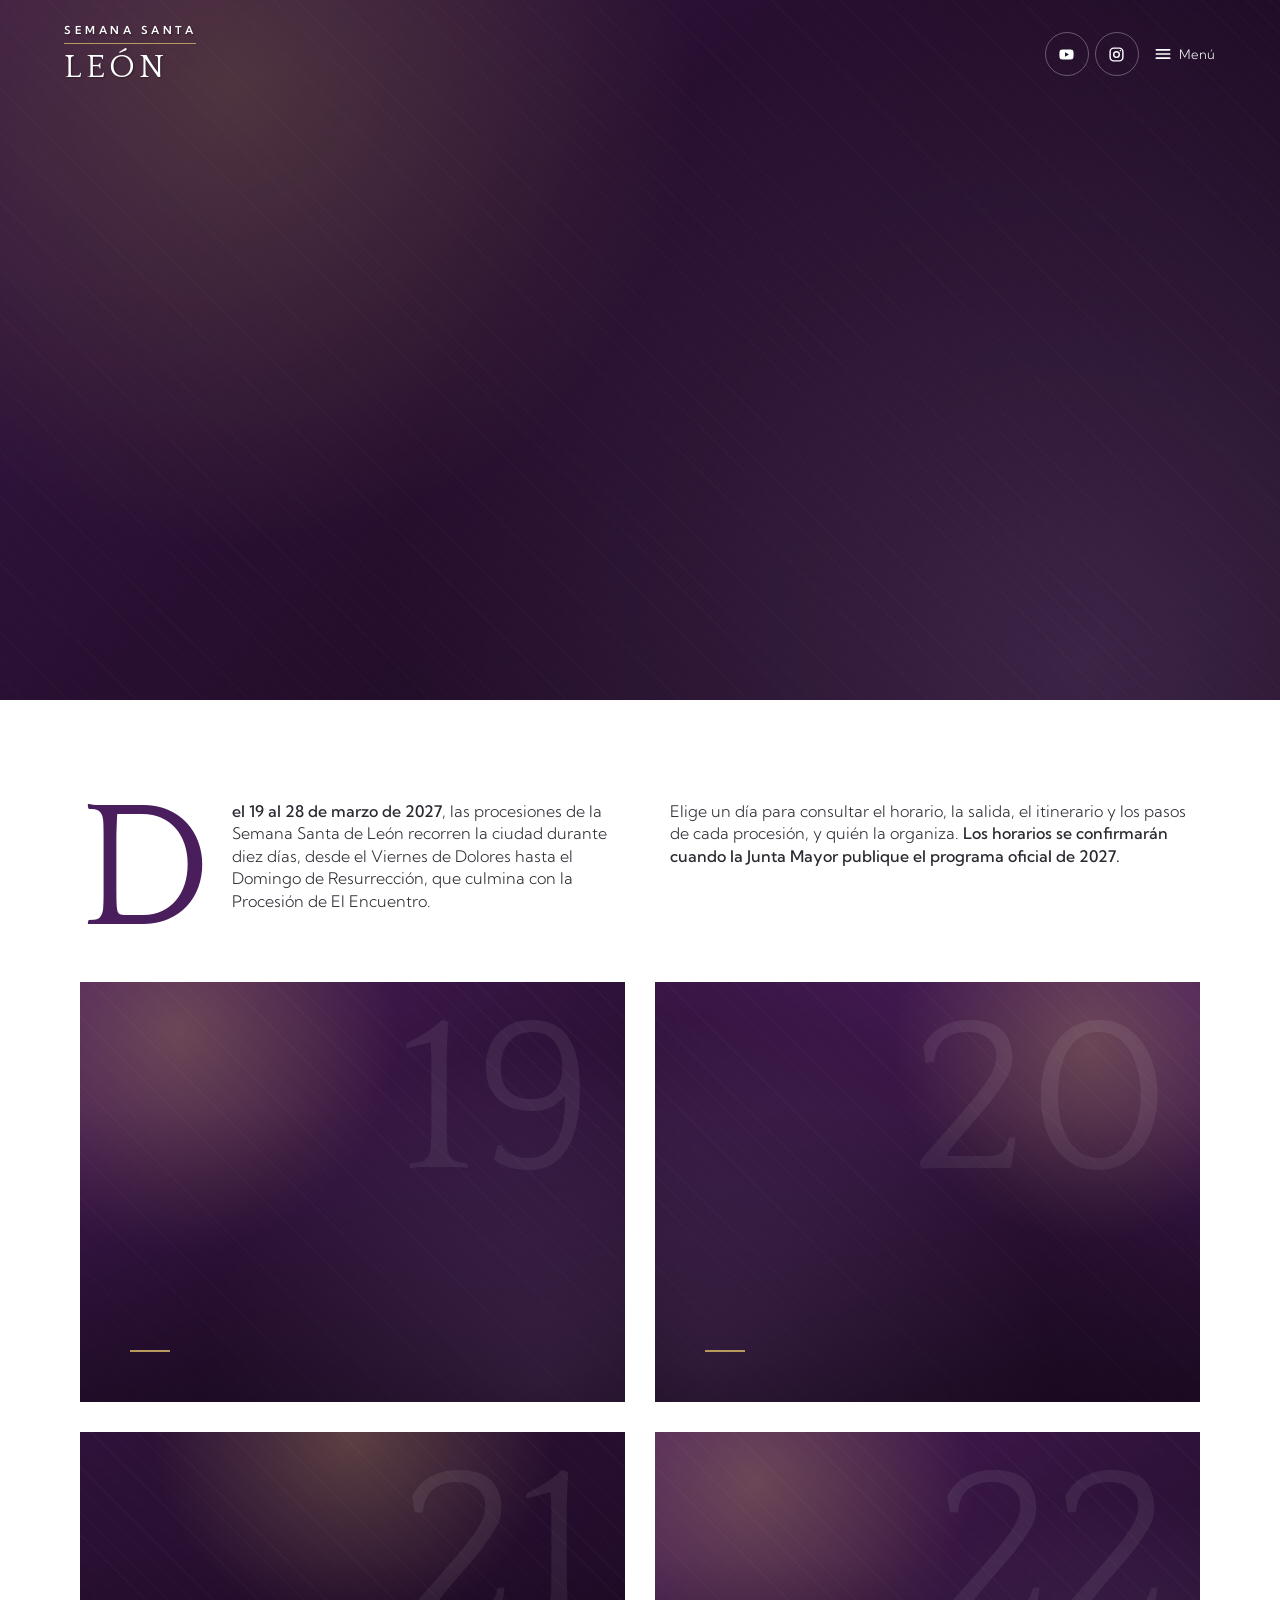
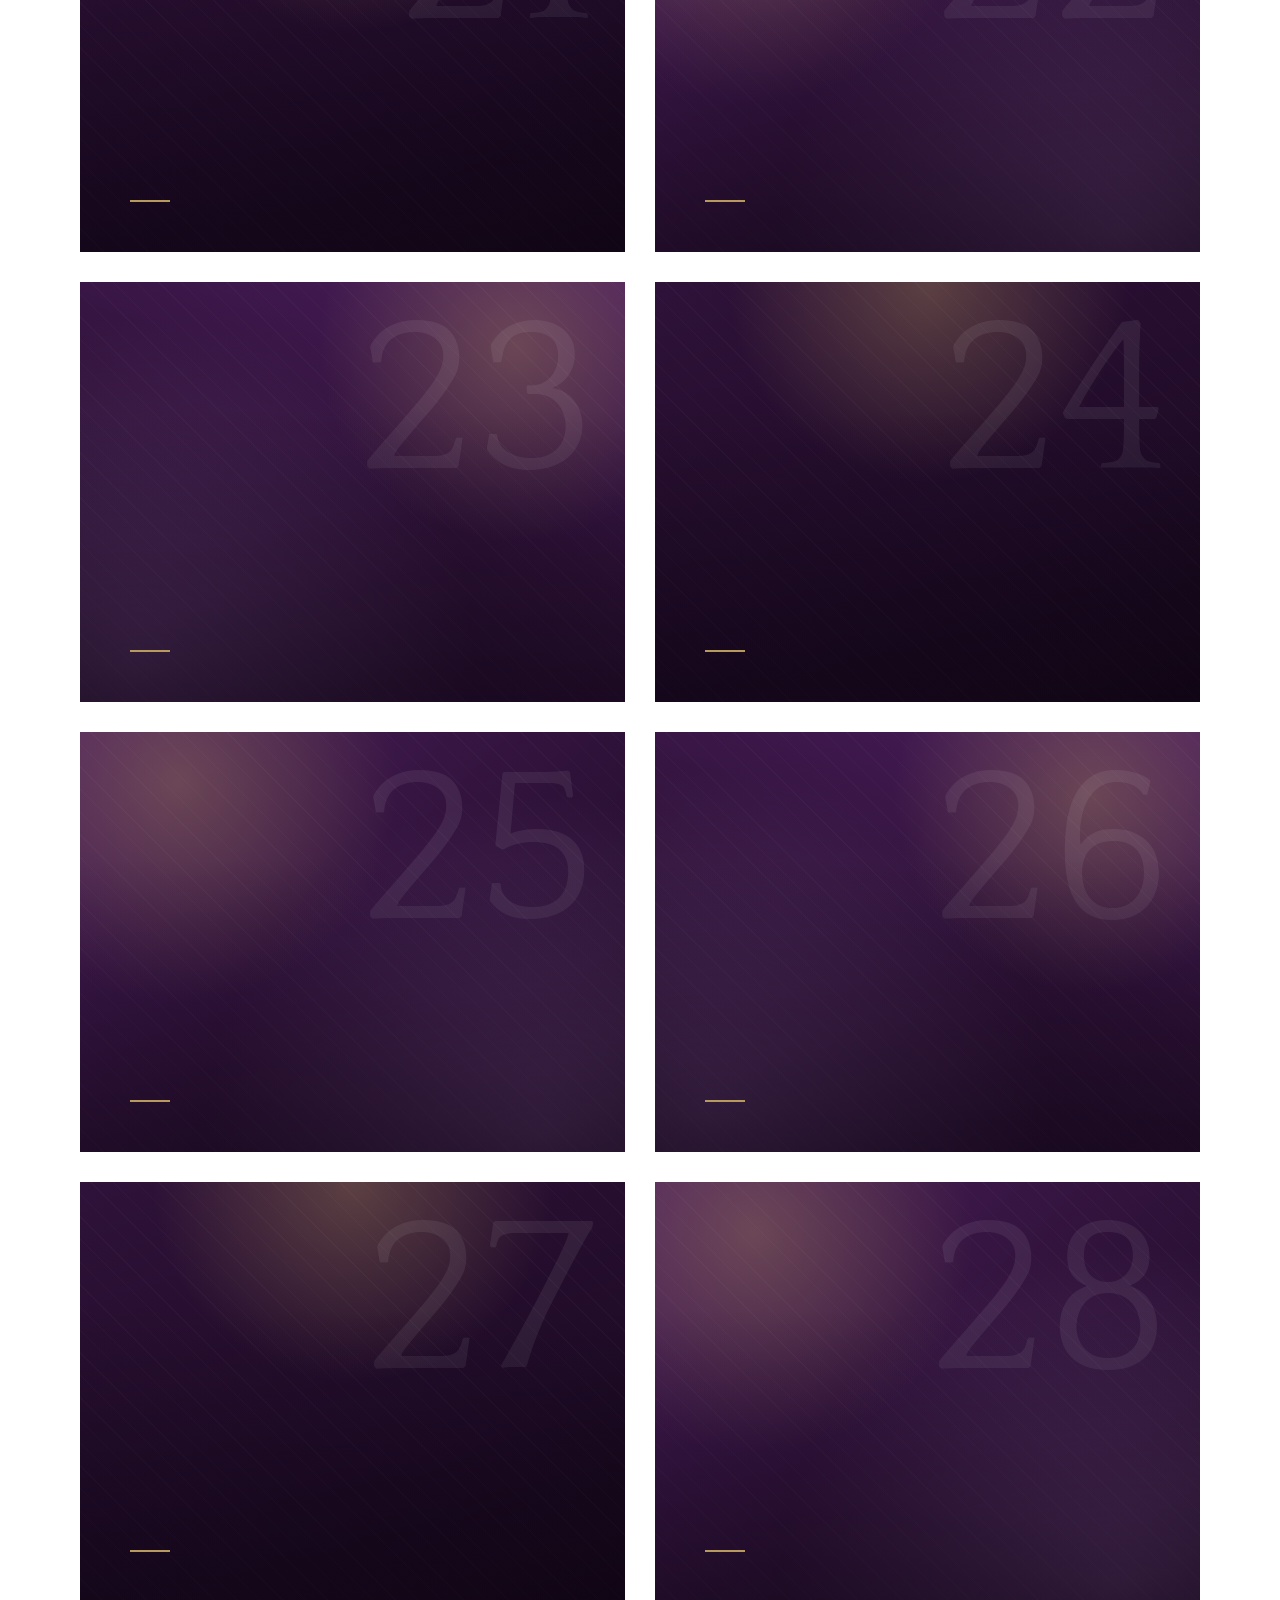
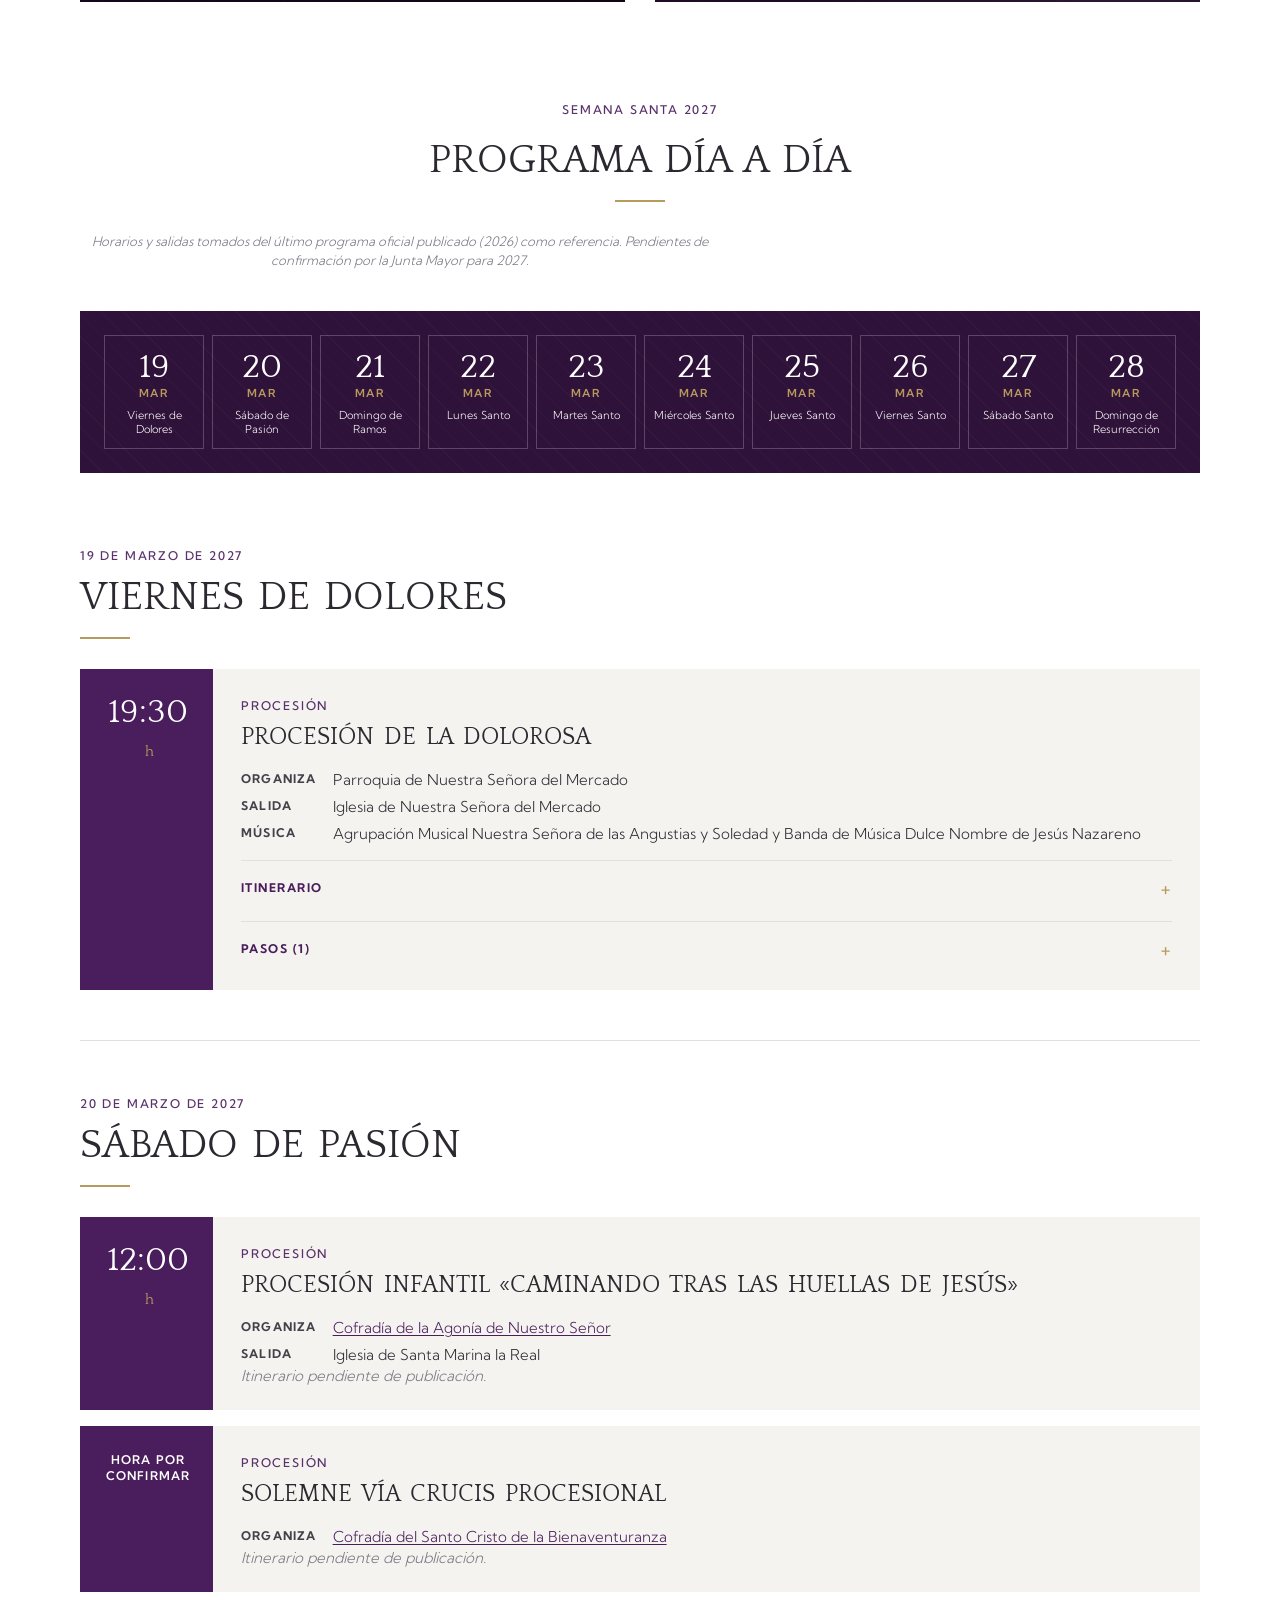
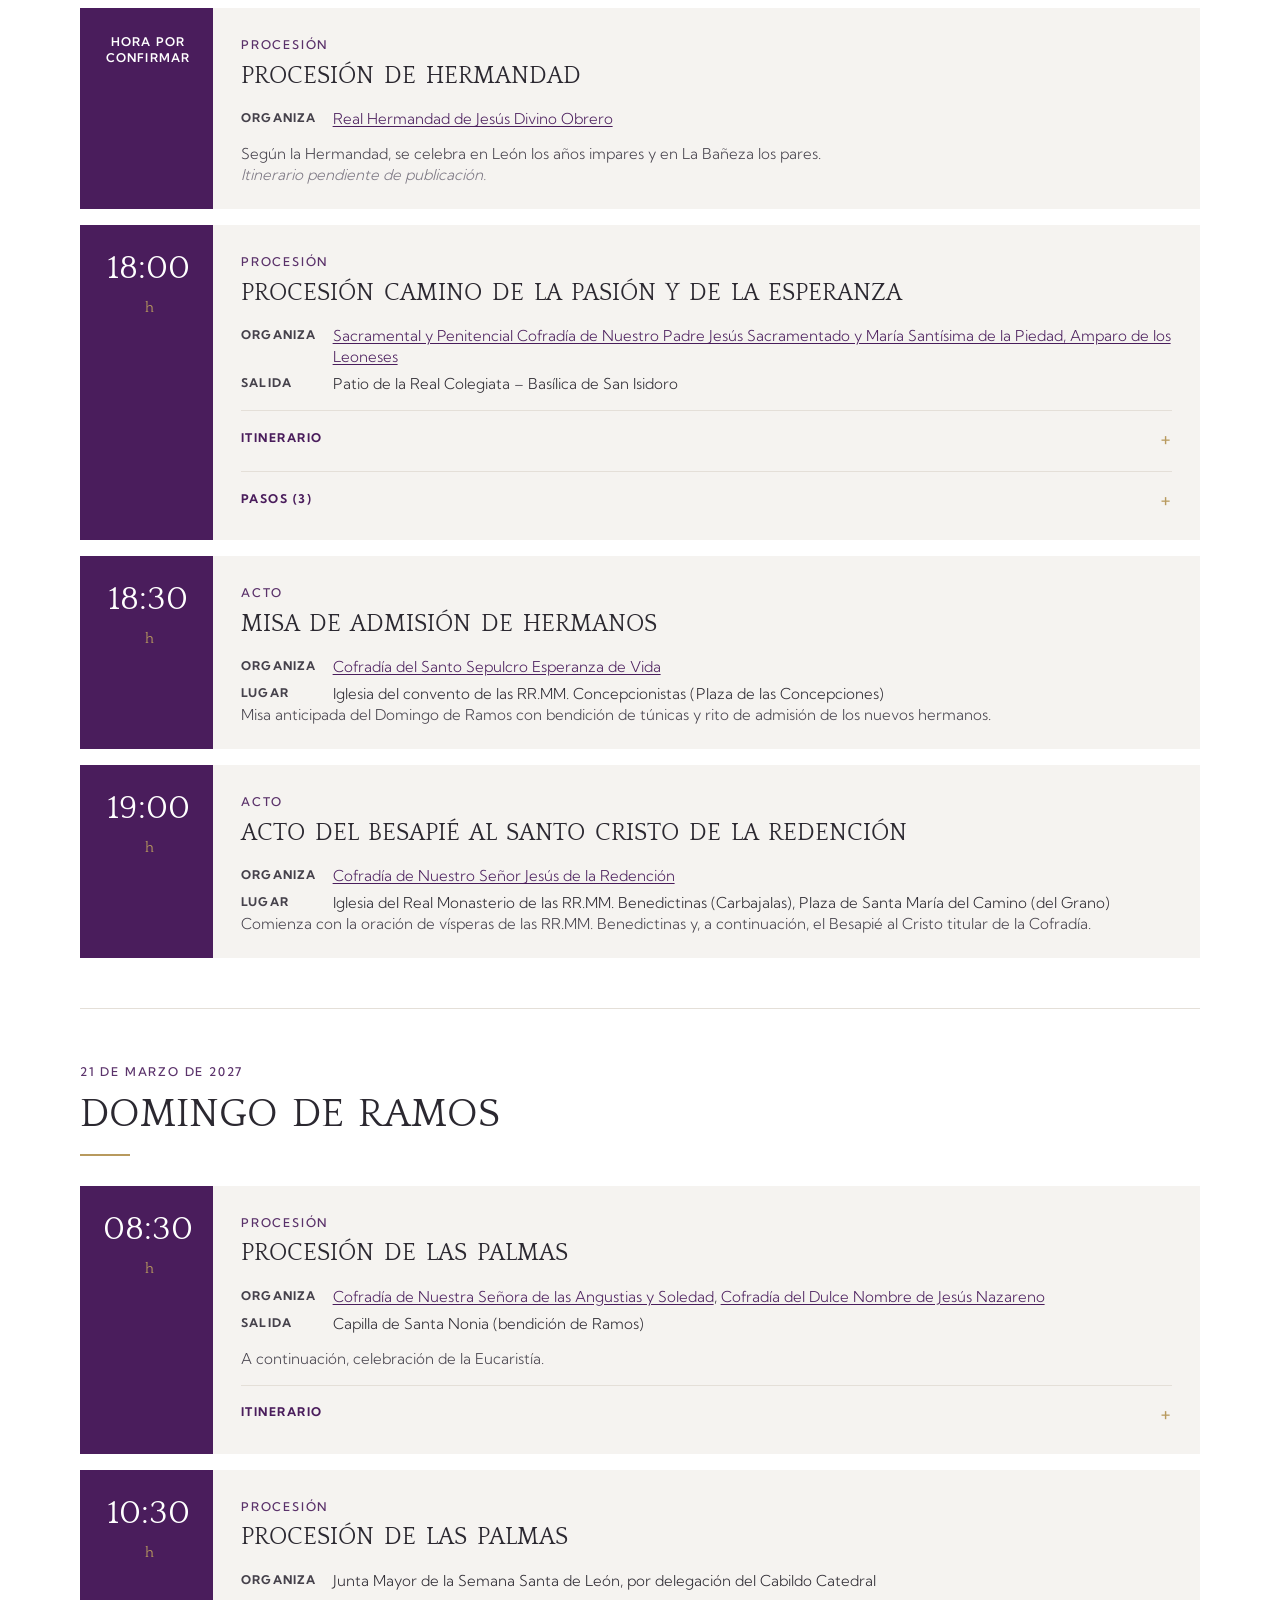
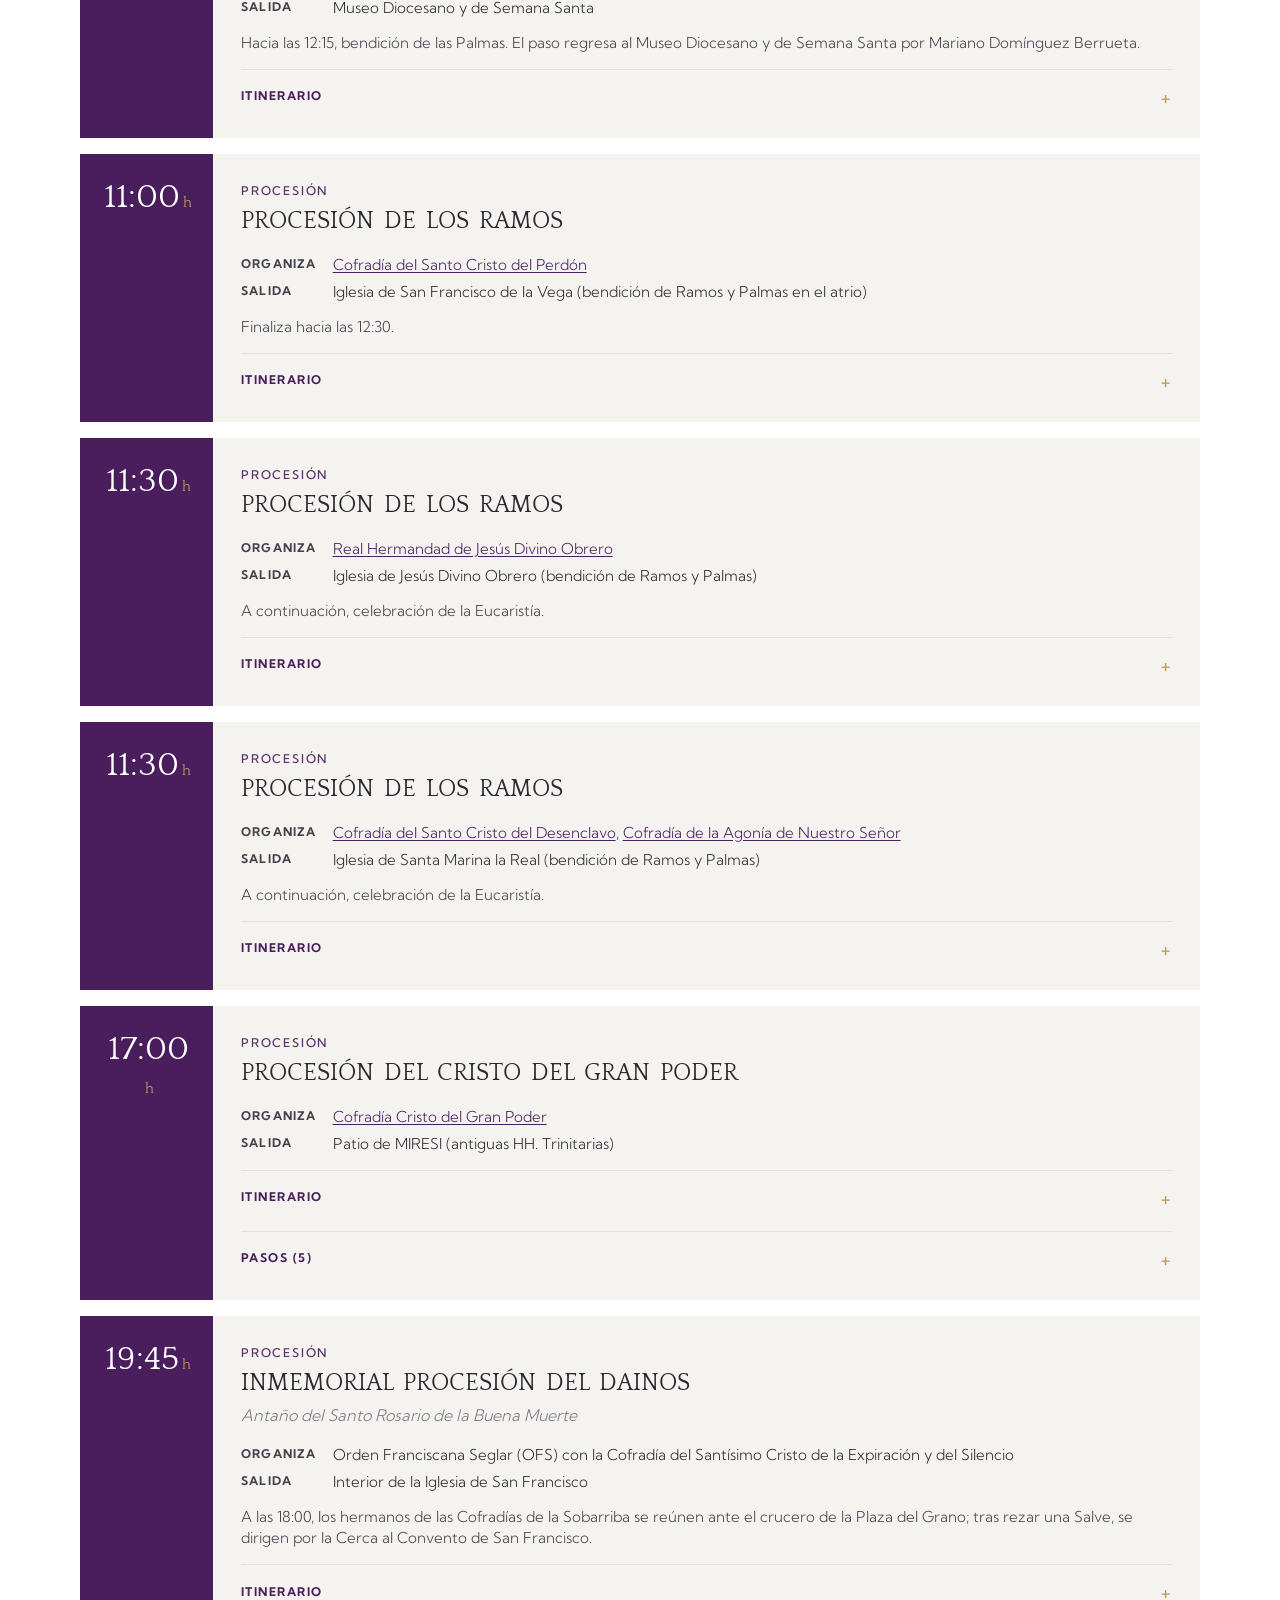
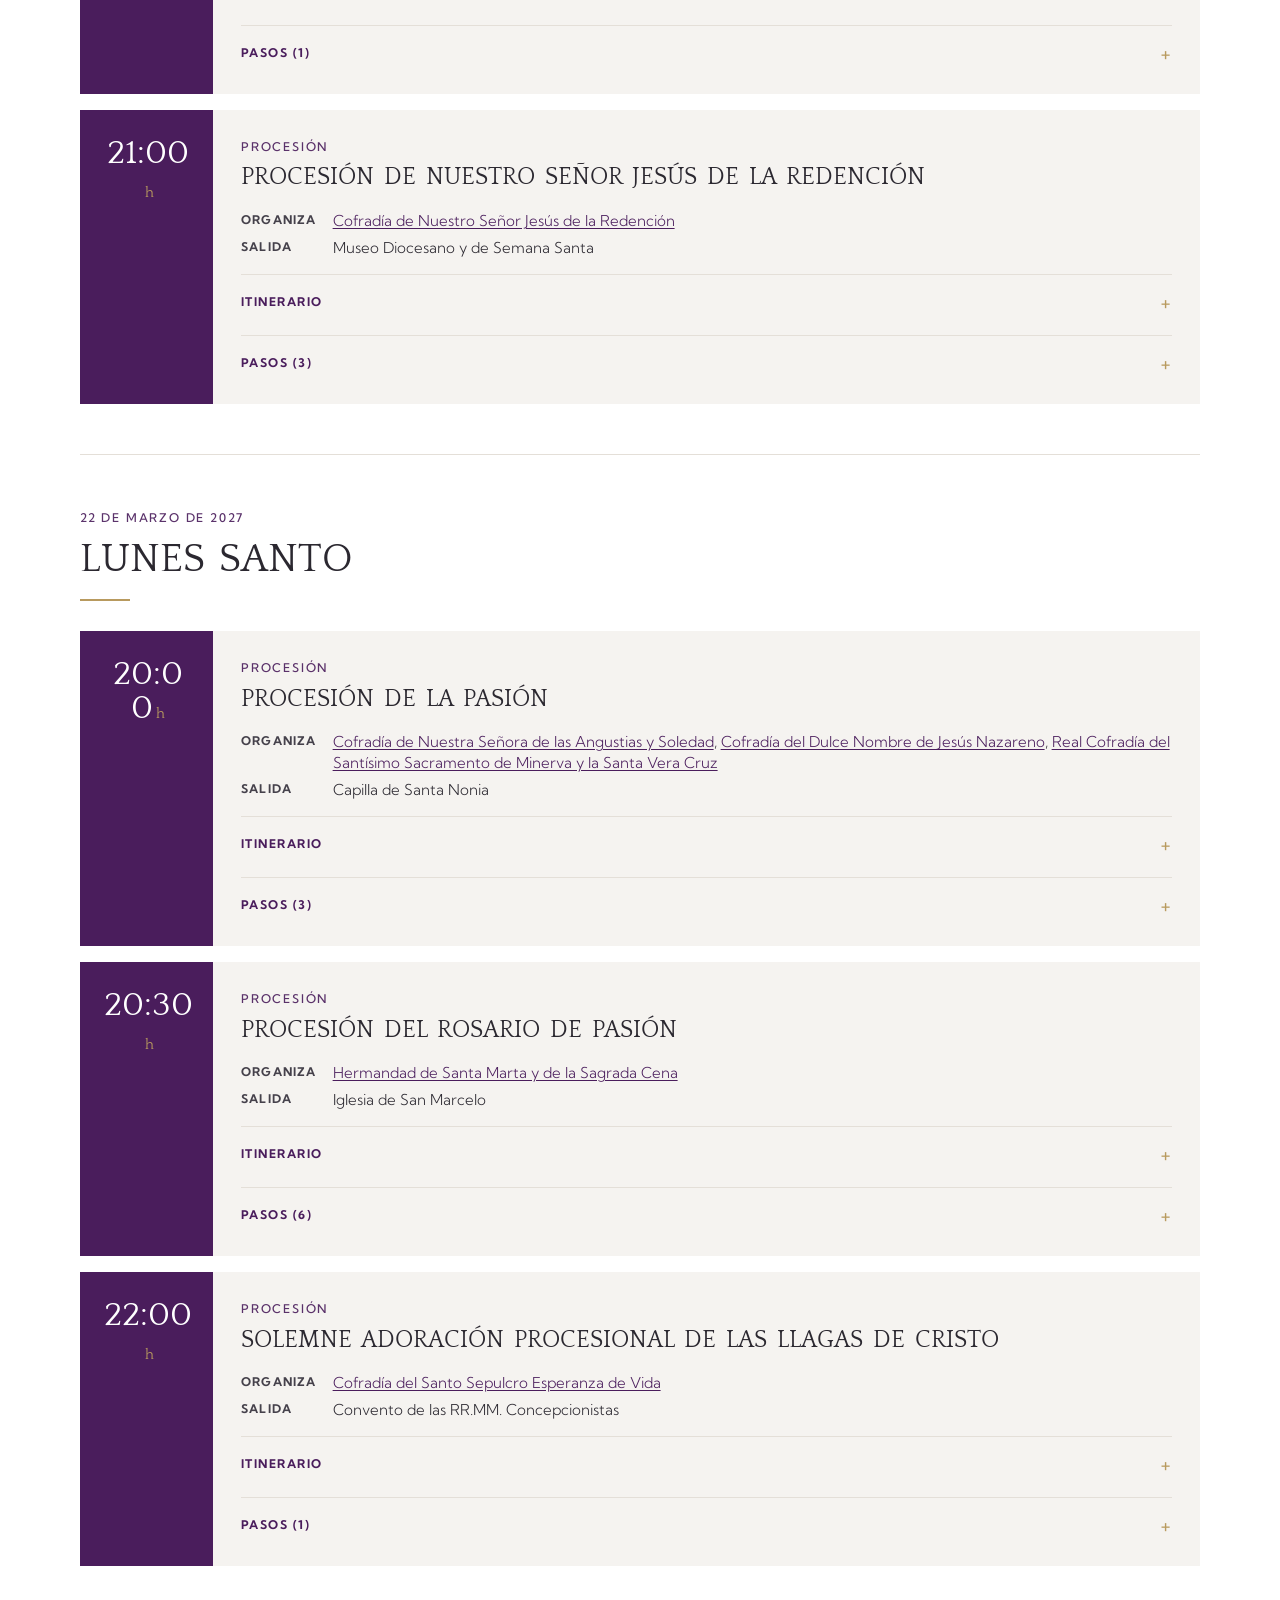
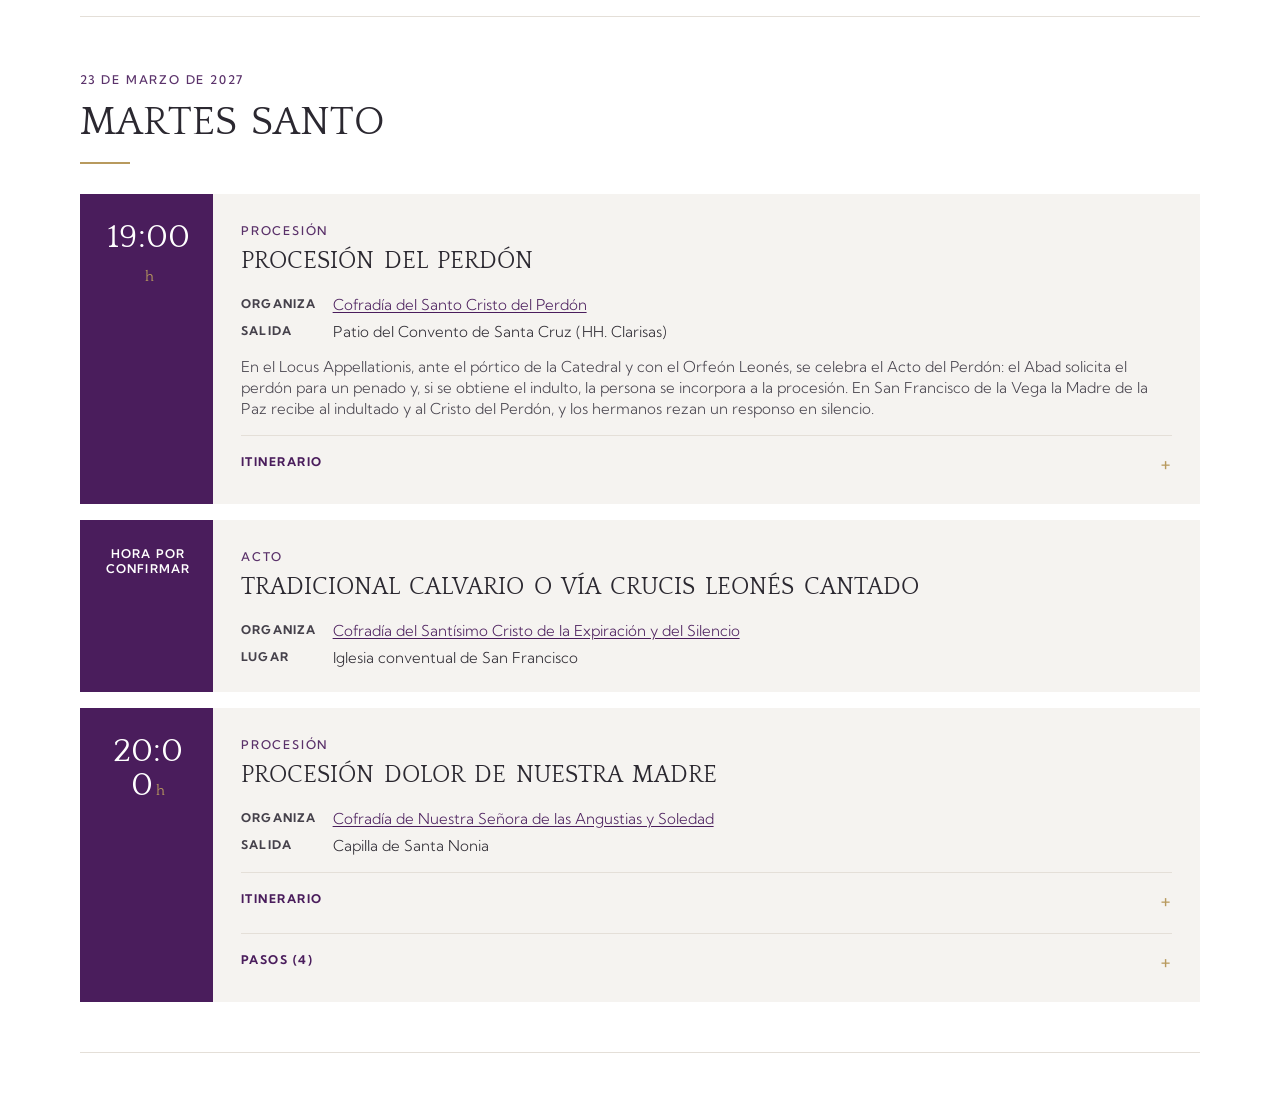
==== commit 2271fc6c: "Add files via upload" ====
--- a/actividades.html
+++ b/actividades.html
@@ -3,159 +3,11 @@
 <head>
 	<meta charset="UTF-8">
 	<meta name="viewport" content="width=device-width, initial-scale=1">
-	<title>Agenda · Semana Santa León</title>
-	<meta name="description" content="Agenda de la Semana Santa de León 2026: horarios, itinerarios y pasos de cada procesión.">
-	<meta name="theme-color" content="#4a1d5c">
-
-	<link rel="preconnect" href="https://fonts.googleapis.com">
-	<link rel="preconnect" href="https://fonts.gstatic.com" crossorigin>
-	<link href="https://fonts.googleapis.com/css2?family=Kumbh+Sans:wght@100..900&family=Quattrocento:wght@400;700&display=swap" rel="stylesheet">
-	<link rel="stylesheet" href="https://cdnjs.cloudflare.com/ajax/libs/font-awesome/6.7.2/css/all.min.css">
-	<link rel="stylesheet" href="styles.css">
+	<title>Programa · Semana Santa León 2027</title>
+	<meta http-equiv="refresh" content="0; url=procesiones.html#programa">
+	<link rel="canonical" href="procesiones.html#programa">
 </head>
-
-<body class="archive-page page-agenda">
-<div id="outer-wrap">
-
-	<a class="skip-link screen-reader-text" href="#main">Ir al contenido</a>
-
-	<div id="wrap">
-
-		<!-- ============================ HEADER ============================ -->
-		<div id="transparent-header-wrap">
-			<header id="site-header" role="banner">
-				<div id="site-header-inner" class="container">
-
-					<div id="site-logo">
-						<div id="site-logo-inner">
-							<a href="index.html" class="custom-logo-link text-logo" rel="home">
-								<span class="text-logo-top">Semana Santa</span>
-								<span class="text-logo-main">León</span>
-							</a>
-						</div>
-					</div>
-
-					<div id="site-navigation-wrap">
-						<nav id="site-navigation" aria-label="Menú principal">
-							<ul class="main-menu">
-								<li><a href="index.html"><span>Inicio</span></a></li>
-								<li><a href="cofradias.html"><span>Cofradías</span></a></li>
-								<li><a href="procesiones.html"><span>Procesiones</span></a></li>
-								<li class="current-menu-item"><a href="actividades.html" aria-current="page"><span>Agenda</span></a></li>
-							</ul>
-						</nav>
-					</div>
-
-					<div class="header-actions">
-						<ul class="header-social">
-							<li><a class="social-link" href="#" data-social="youtube" aria-label="YouTube de Semana Santa León" target="_blank" rel="noopener noreferrer"><i class="fab fa-youtube" aria-hidden="true"></i></a></li>
-							<li><a class="social-link" href="#" data-social="instagram" aria-label="Instagram de Semana Santa León" target="_blank" rel="noopener noreferrer"><i class="fab fa-instagram" aria-hidden="true"></i></a></li>
-						</ul>
-
-						<div class="oceanwp-mobile-menu-icon">
-							<a href="#mobile-menu-toggle" class="mobile-menu" aria-label="Menú móvil" aria-expanded="false" aria-controls="mobile-dropdown">
-								<i class="fa fa-bars" aria-hidden="true"></i>
-								<span class="oceanwp-text">Menú</span>
-								<span class="oceanwp-close-text">Cerrar</span>
-							</a>
-						</div>
-					</div>
-
-				</div>
-
-				<!-- Dropdown móvil: se rellena desde main.js clonando el menú desktop -->
-				<div id="mobile-dropdown">
-					<nav aria-label="Menú móvil"></nav>
-				</div>
-			</header>
-		</div>
-
-		<!-- ============================ MAIN ============================ -->
-		<main id="main" class="site-main" role="main">
-
-			<header class="page-header background-image-page-header pattern-bg">
-				<div class="container page-header-inner">
-					<h1 class="page-header-title">Agenda</h1>
-					<nav class="site-breadcrumbs" aria-label="Migas de pan">
-						<a href="index.html">Inicio</a> · <span aria-current="page">Agenda</span>
-					</nav>
-				</div>
-				<span class="background-image-page-header-overlay"></span>
-			</header>
-			<div id="content-wrap">
-				<div id="content" class="site-content diary-page wrap">
-
-					<article class="single-page-article">
-						<div class="entry has-2">
-							<p><strong>Consulta aquí el programa de la Semana Santa de León</strong>, del Viernes de Dolores al Domingo de Resurrección: horarios, organizadores, itinerarios y pasos de cada procesión y acto.</p>
-							<p>Los días que aparecen como pendientes se completarán cuando se publique su programa. También puedes ver el resumen por días en <a href="procesiones.html">procesiones</a>.</p>
-						</div>
-					</article>
-
-					<nav class="agenda-nav" aria-label="Días de la Semana Santa">
-						<ol class="days-strip" data-render="agenda-dias"></ol>
-					</nav>
-
-					<!-- Programa generado desde data.js (SSL_DATA.dias) -->
-					<div class="agenda" data-render="agenda"></div>
-
-				</div>
-			</div>
-		</main>
-
-		<!-- ============================ FOOTER ============================ -->
-		<footer id="footer" class="site-footer" role="contentinfo">
-			<div id="footer-widgets">
-				<div class="footer-widgets-inner container">
-
-					<div class="footer-box">
-						<div class="footer-widget textwidget">
-							<p class="footer-text-logo"><span>Semana Santa</span> León</p>
-							<p>Junta Mayor de Cofradías de la Semana Santa de León.</p>
-						</div>
-					</div>
-
-					<div class="footer-box">
-						<div class="footer-widget">
-							<ul class="menu">
-								<li class="menu-item"><a href="index.html">Inicio</a></li>
-								<li class="menu-item"><a href="cofradias.html">Cofradías</a></li>
-								<li class="menu-item"><a href="procesiones.html">Procesiones</a></li>
-								<li class="menu-item current-menu-item"><a href="actividades.html" aria-current="page">Agenda</a></li>
-							</ul>
-						</div>
-					</div>
-
-					<div class="footer-box">
-						<div class="footer-widget">
-							<ul class="oceanwp-social-icons">
-								<li><a href="#" data-social="youtube" aria-label="YouTube" target="_blank" rel="noopener noreferrer"><i class="fab fa-youtube" aria-hidden="true"></i></a></li>
-								<li><a href="#" data-social="instagram" aria-label="Instagram" target="_blank" rel="noopener noreferrer"><i class="fab fa-instagram" aria-hidden="true"></i></a></li>
-							</ul>
-						</div>
-						<div class="footer-widget textwidget">
-							<p>Del 27 de marzo al 5 de abril de 2026</p>
-						</div>
-					</div>
-
-				</div>
-			</div>
-
-			<div id="footer-bottom">
-				<div id="footer-bottom-inner" class="container">
-					<div id="copyright">
-						© <span id="year">2026</span> · Semana Santa León
-					</div>
-				</div>
-			</div>
-		</footer>
-
-	</div>
-</div>
-
-<a href="#" id="scroll-top" aria-label="Hacer scroll a la parte superior de la página"><i class="fa fa-angle-up" aria-hidden="true"></i></a>
-
-<script src="data.js"></script>
-<script src="main.js"></script>
+<body>
+	<p>El programa se ha trasladado a <a href="procesiones.html#programa">Procesiones</a>.</p>
 </body>
-</html>
+</html>
